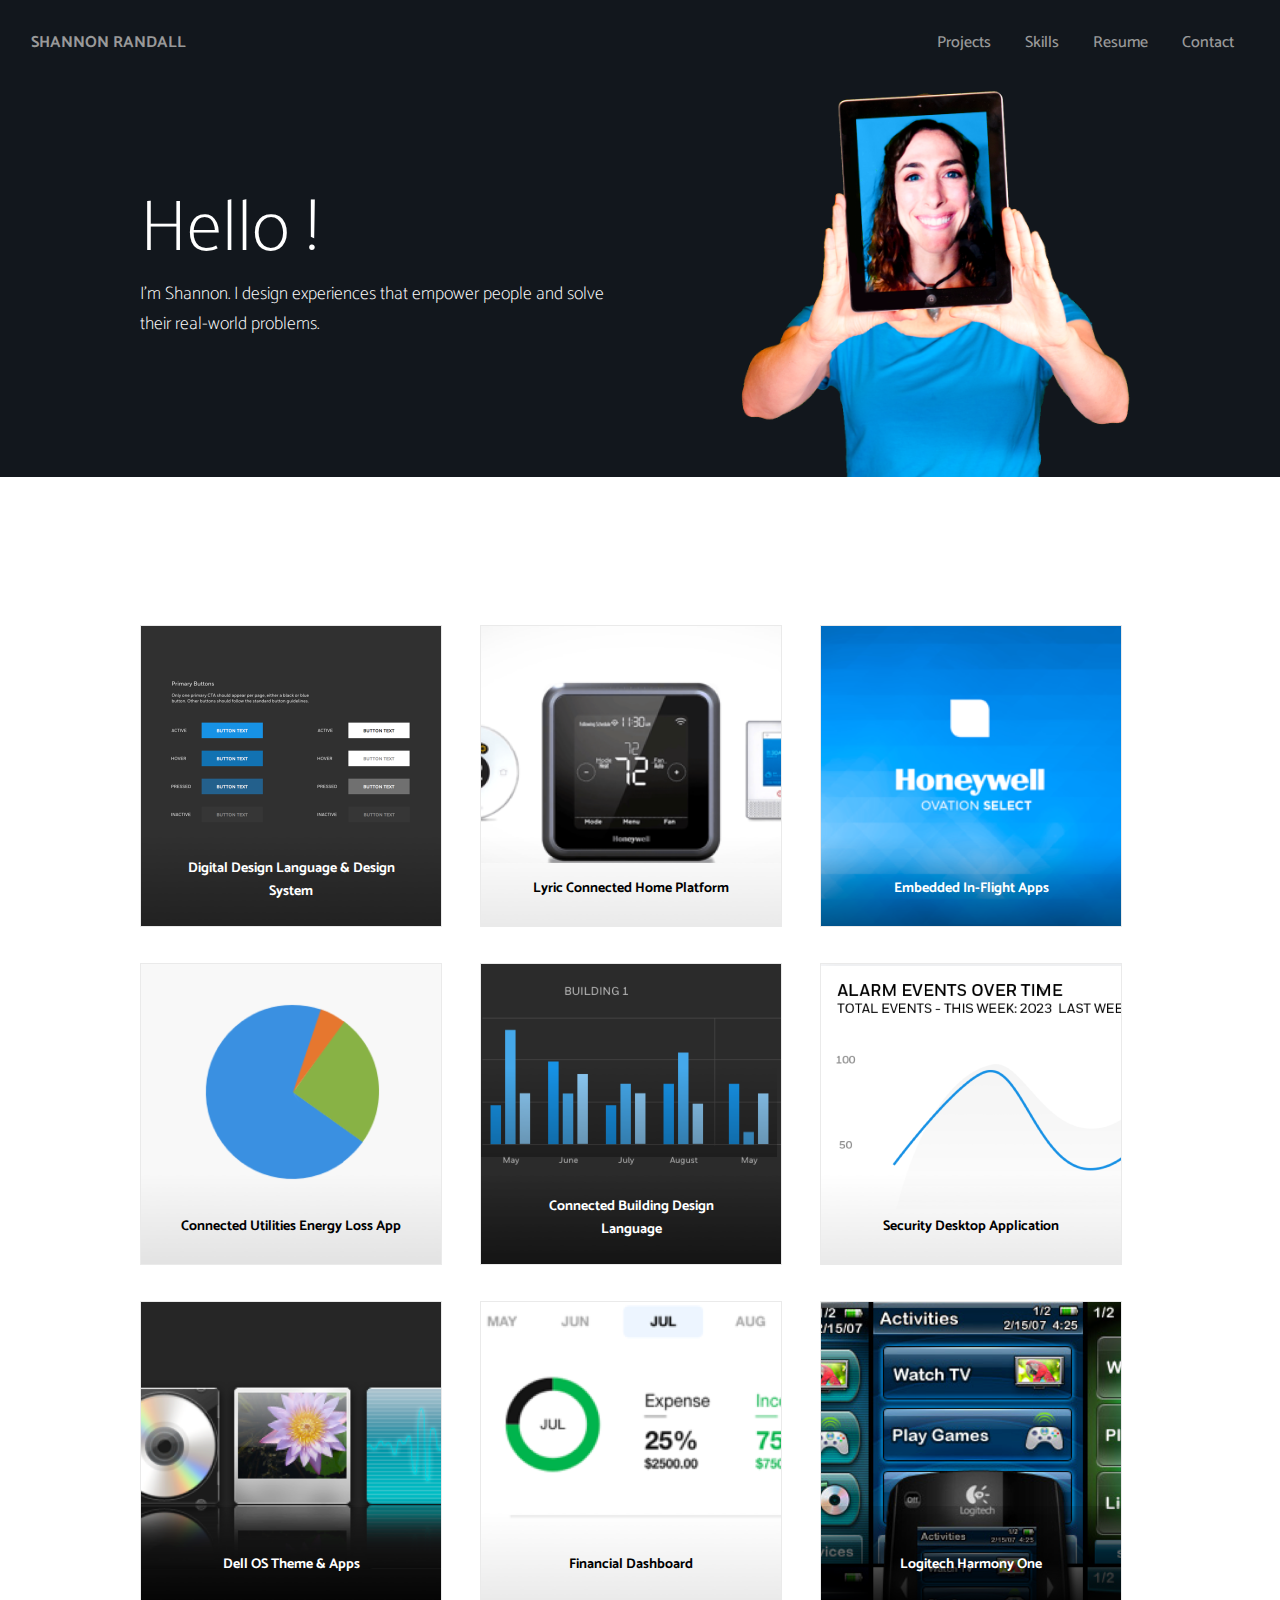
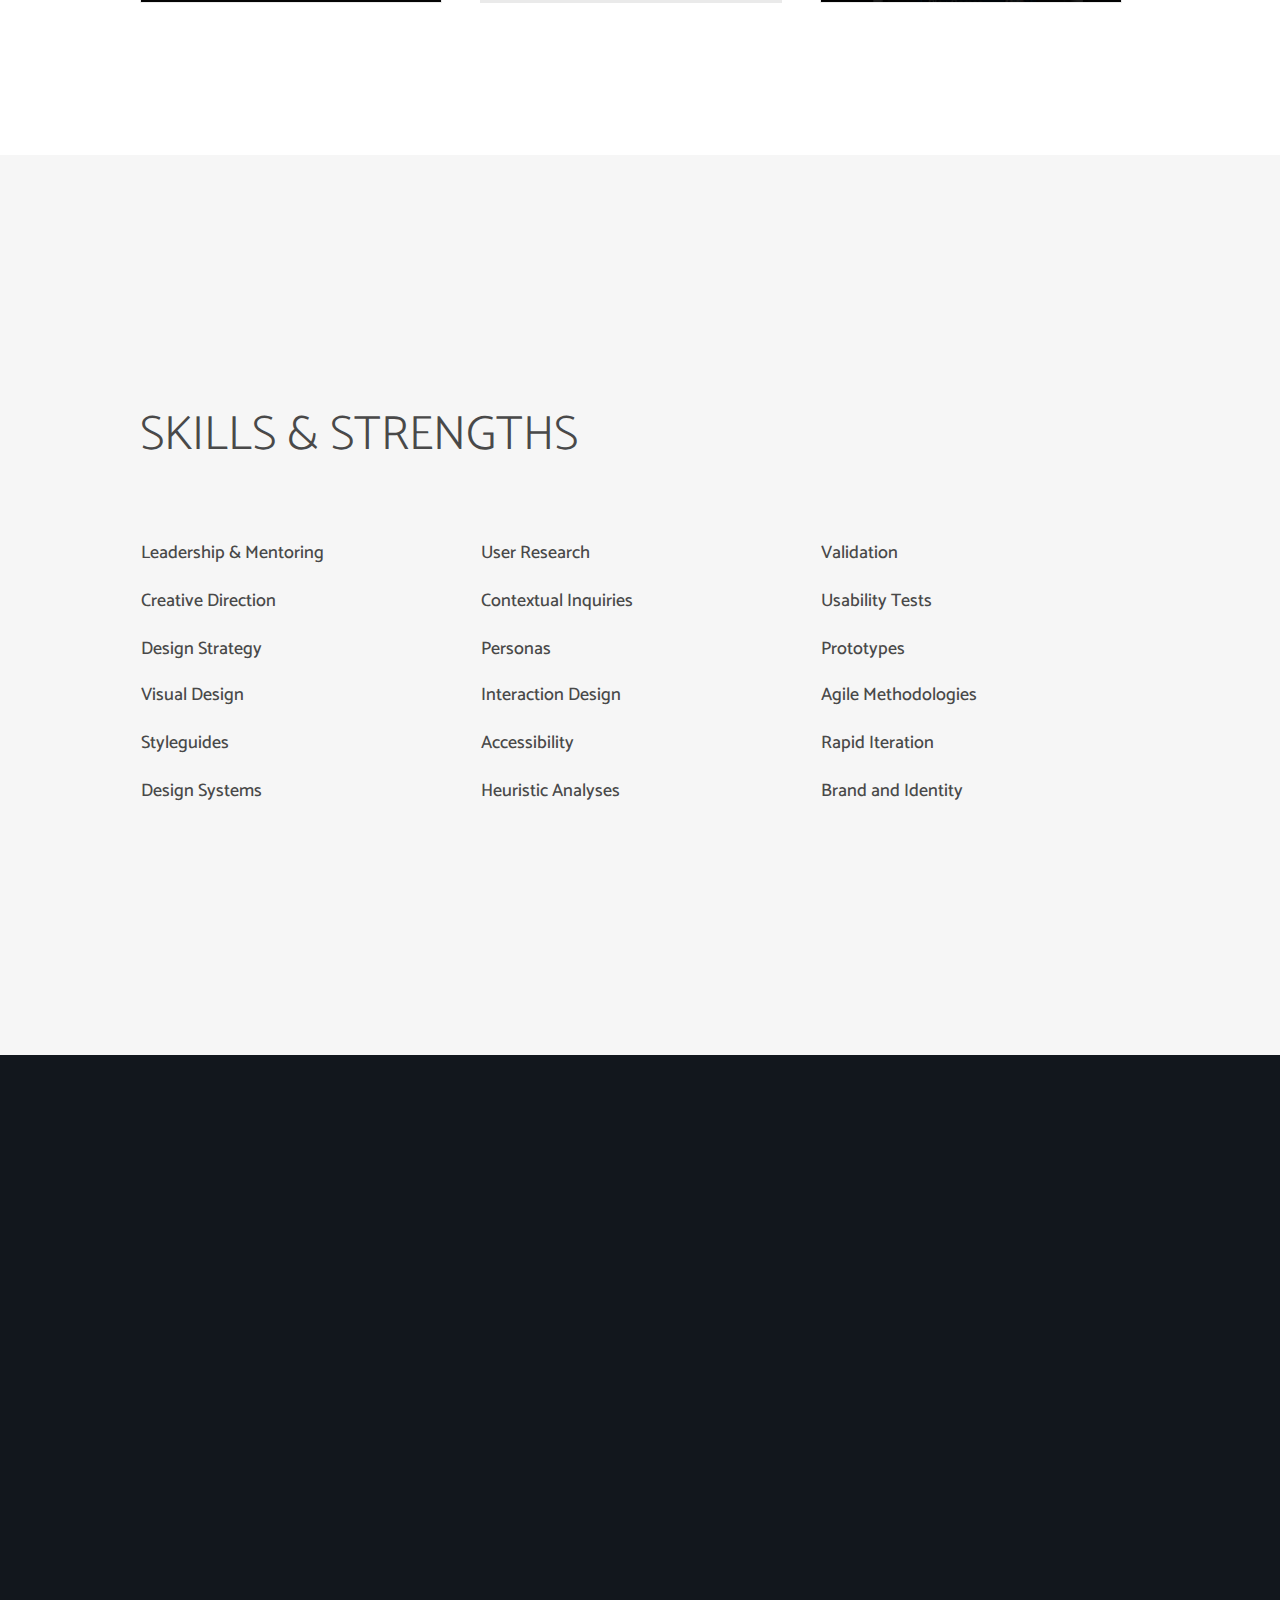
==== index.html @ 2a8d2286 "Updated Resume link in Nav" ====
<!DOCTYPE html>
<html lang="en">
<head>
    <meta charset="UTF-8">
    <meta name="viewport" content="width=device-width, initial-scale=1.0">
    <meta http-equiv="X-UA-Compatible" content="ie=edge">
    <title>Shannon Randall - shannou.com</title>
    <link rel="stylesheet" href="style.css">
    <script src="script.js"></script>
    <link href="https://fonts.googleapis.com/css?family=Catamaran:100,500" rel="stylesheet">
    <link rel="stylesheet" href="https://use.fontawesome.com/releases/v5.2.0/css/all.css" integrity="sha384-hWVjflwFxL6sNzntih27bfxkr27PmbbK/iSvJ+a4+0owXq79v+lsFkW54bOGbiDQ" crossorigin="anonymous">
</head>

<body>
    <div id="headSpace"></div>
    <header id="header">
        <div id="mainHeader">
            <div class="leftHeader">
                <a href="#">SHANNON RANDALL</a>
            </div>
            <nav>
                <ul>
                    <li><a href="#">Projects</a></li>
                    <li><a href="#skills">Skills</a></li>
                    <li id="resume-link"><a href="#resume">Resume</a></li>
                    <li>
                        <script type="text/javascript">
                        //<![CDATA[
                        document.write('<a href="mailto:shannou1' + '@' + 'gmail' + '.com">' + 'Contact<\/a>');
                        //]]>
                        </script>
                    </li>
                </ul>
            </nav>
        </div>

        
    </header>

    <section id="intro">
        <div class="grid-parent">
            <div id="hello">
                <span id="hi">Hello !</span>
                <p>
                    I'm Shannon. I design experiences that empower people 
                    and solve their real-world problems.
                </p>
            </div>
            <img src="images/iPad-profile.png" alt="Me with my face on an iPad" />
        </div> 
    </section>
    

    <section id="projects">
        <!-- <h1>
            PROJECTS
        </h1> -->

        <div class="grid-parent">
            <div class="tile">
                <a href="projects/dls.html">
                    <img alt="Design Language Thumbnail" src="images/DLS-tile.png" srcset="images/retina/DLS-tile.png 2000w" class="point">
                    <p class="raise">
                        Digital Design Language & Design System
                    </p>
                </a>
            </div>
            <div class="tile">
                <a href="projects/lyric.html">
                    <img alt="Connected Home devices thumbnail" src="images/Lyric-tile.png" srcset="images/retina/Lyric-tile.png 2000w" class="point">
                    <p class="black">
                        Lyric Connected Home Platform
                    </p>
                </a>
            </div>
            <div class="tile">
                <a href="projects/embedded.html">
                    <img alt="Embedded In-Flight logo thumbnail" src="images/Embedded-tile.png" srcset="images/retina/Embedded-tile.png 2000w" class="point">
                    <p>
                        Embedded In-Flight Apps
                    </p>
                </a>
            </div>
            <div class="tile">
                <a href="projects/utilities.html">
                    <img alt="Utilities graph thumbnail" src="images/Utilities-tile.png" srcset="images/retina/Utilities-tile.png 2000w" class="point">
                    <p class="black">
                        Connected Utilities Energy Loss App
                    </p>
                </a>
            </div>
            <div class="tile">
                <a href="projects/connected-building.html">
                    <img alt="Connected Building graph thumbnail" src="images/CB-tile.png" srcset="images/retina/CB-tile.png 2000w" class="point">
                    <p class="raise">
                        Connected Building Design Language
                    </p>
                </a>
            </div>
            <div class="tile">
                <a href="projects/security.html">
                    <img alt="Security chart thumbnail" src="images/Security-tile.png" srcset="images/retina/Security-tile.png 2000w" class="point">
                    <p class="black">
                        Security Desktop Application
                    </p>
                </a>
            </div>
            <div class="tile">
                <a href="projects/dell.html">
                    <img alt="Dell icons thumbnail" src="images/Dell-tile.png" srcset="images/retina/Dell-tile.png 2000w" class="point">
                    <p>
                        Dell OS Theme & Apps
                    </p>
                </a>
            </div>
            <div class="tile" id="hidden-tile">
                <a href="projects/financial.html">
                    <img alt="Financial app thumbnail" src="images/Financial-tile.png" srcset="images/retina/Financial-tile.png 2000w" class="point">
                    <p class="black">
                        Financial Dashboard
                    </p>
                </a>
            </div>
            <div class="tile">
                <a href="projects/logitech.html">
                    <img alt="Logitech remote control thumbnail" src="images/Logitech-tile.png" srcset="images/retina/Logitech-tile.png 2000w" class="point">
                    <p>
                        Logitech Harmony One
                    </p>
                </a>
            </div>
        </div>
    </section>

    <section id="skills">
        
        <h1>
            SKILLS & STRENGTHS
        </h1>
        <div class="grid-parent">
            <div class="skills-list">
                <p>
                    Leadership & Mentoring
                </p>
                <p>
                    Creative Direction
                </p>
                <p>
                    Design Strategy
                </p>
            </div>
            <div class="skills-list">
                <p>
                    User Research
                </p>
                <p>
                    Contextual Inquiries
                </p>
                <p>
                    Personas
                </p>
            </div>
            <div class="skills-list">
                <p>
                    Validation
                </p>
                <p>
                    Usability Tests
                </p>
                <p>
                    Prototypes
                </p>
            </div>
            <div class="skills-list">
                <p>
                    Visual Design
                </p>
                <p>
                    Styleguides
                </p>
                <p>
                    Design Systems
                </p>
            </div>
            <div class="skills-list">
                <p>
                    Interaction Design
                </p>
                <p>
                    Accessibility
                </p>
                <p>
                    Heuristic Analyses
                </p>
            </div>
            <div class="skills-list">
                <p>
                    Agile Methodologies
                </p>
                <p>
                    Rapid Iteration
                </p>
                <p>
                    Brand and Identity
                </p>
            </div>
        </div>
    </section>

    <section id="view-resume"></section>

    <section id="resume">
        <h1>
            RESUME
        </h1>
        <div class="grid-parent">
            <div id="resume-left" class="resume-column">
                <div class="resume-section">
                    <h3>
                        WORK
                    </h3>
                    <h5>
                        2018-present
                    </h5>
                    <h4>
                        Principal UX Designer @ Honeywell
                    </h4>
                    <h5>
                        2014-2018
                    </h5>
                    <h4>
                        Lead Interaction Designer @ Honeywell
                    </h4>
                    <h5>
                        2011-2014
                    </h5>
                    <h4>
                        Senior UX/UI Designer @ CompassLearning
                    </h4>
                    <h5>
                        2010-2011
                    </h5>
                    <h4>
                        Senior Designer @ Dell
                    </h4>
                    <h5>
                        2005-2010
                    </h5>
                    <h4>
                        Senior User Interface Designer @ projekt202
                    </h4>
                    <h5>
                        2001-2005
                    </h5>
                    <h4>
                        Lead Web & Graphic Designer @ UT
                    </h4>
                </div>
            </div>
            <div id="resume-right" class="resume-column">
                <div class="resume-section">
                    <h3>
                        EDUCATION
                    </h3>
                    <h5>
                        1994-1998
                    </h5>
                    <h4 class="small-space">
                        BA in Comparative Literature & Minor in French Studies @ Colorado College
                    </h4>
                </div>
                <div class="resume-section">
                    <h3>
                        LANGUAGES
                    </h3>
                    <h4>
                        French : Fluent
                    </h4>
                    <h4 class="small-space">
                        Spanish : Proficient
                    </h4>
                </div>
                <div class="resume-section">
                    <h3>
                        CONTACT
                    </h3>
                    <h4>
                        <script type="text/javascript">
                            //<![CDATA[
                            document.write('<a href="mailto:shannou1' + '@' + 'gmail' + '.com">' + 'Email<\/a>');
                            //]]>
                            </script>
                    </h4>
                </div>
            </div>
        </div>
        <div class="button-wrapper">
            <button onclick=javascript:(window.location="resume/ShannonRandall.pdf");>
                PDF OF FULL RESUME
            </button>
        </div>
    </section>

    <footer id="footer">
        <div class="grid-parent">
            <div id="footer-left">
                WEBSITE DESIGN AND CONTENT © 2018, SHANNON RANDALL.
            </div>
            <div id="footer-right">
                
                <script type="text/javascript">
                //<![CDATA[
                document.write('<a href="mailto:shannou1' + '@' + 'gmail' + '.com">' + '<i class="fas fa-envelope-square"><\/i><\/a>');
                //]]>
                </script>
            
                <a href="https://www.linkedin.com/in/shannon-randall-1438b24/">
                    <i class="fab fa-linkedin"></i>
                </a>
                <a href="https://www.flickr.com/photos/shannou">
                    <i class="fab fa-flickr"></i>
                </a>
                <a href="https://www.instagram.com/shannou/">
                    <i class="fab fa-instagram"></i>
                </a>
                <a href="https://www.pinterest.com/shannouski/">
                    <i class="fab fa-pinterest-square"></i>
                </a>
                <a href="https://www.facebook.com/shannou">
                    <i class="fab fa-facebook-square"></i>
                </a>
            </div>
        </div>
    </footer>

</body>
</html>
---- style.css ----
/* VARIABLES */
/* GLOBAL */
html {
  font-size: 10px;
  height: 100%;
}

body {
  font-size: 1.8rem;
  font-family: "Catamaran", "Helvetica", sans-serif;
  font-weight: 500;
  background-color: #12171d;
  color: #494949;
  width: 100%;
  height: 100%;
  margin: auto;
}

.grid-parent {
  display: grid;
  margin: auto;
}

.flex-parent {
  display: flex;
}
.flex-parent div {
  margin: auto;
}
.flex-parent button {
  margin: auto;
}

section,
header,
footer {
  width: 100%;
  overflow: hidden;
  position: relative;
  z-index: 60;
}

h1, h3, h4, h5 {
  display: block;
  margin: 0;
  padding: 0;
}

h1 {
  text-align: left;
  font-weight: 300;
  width: 100%;
  max-width: 100rem;
  margin: auto;
  font-size: 4.8rem;
  padding-top: 14.8rem;
  padding-bottom: 2.6rem;
  line-height: 7.9rem;
  display: block;
}

h3 {
  font-weight: 500;
  font-size: 3rem;
  line-height: 4.5rem;
  padding: 0 0 1rem 0;
}

h4 {
  font-weight: 500;
  font-size: 1.8rem;
  line-height: 30px;
  margin-bottom: 1rem;
  padding: 0.1rem 0 0.1rem 0;
}

h5 {
  font-size: 1.6rem;
  line-height: 2.5rem;
  padding: 0.3rem 0 0.1rem 0;
  font-weight: 500;
  color: #959595;
}

p {
  display: block;
  font-size: 1.8rem;
}

a {
  text-decoration: none;
}

nav {
  padding-top: 4rem;
  text-align: right;
  padding-right: 4rem;
  margin-right: 0;
  margin-left: auto;
}
nav ul {
  list-style-type: none;
  margin: 0;
  padding: 0;
  text-align: center;
}
nav li {
  display: inline-block;
}
nav a {
  padding: 1.5rem;
}

button:hover {
  cursor: pointer;
}

.point:hover {
  cursor: pointer;
}

#headSpace {
  height: 8.1rem;
  width: 100%;
  opacity: 0;
  z-index: -1;
  position: relative;
  margin-top: 0;
}

/* HEADER */
header {
  background-color: #12171d;
  background-repeat: no-repeat;
  background-size: 1440px 307px;
  position: fixed;
  top: 0;
  z-index: 100;
  transition: opacity 0.5s ease-in-out;
}
header #mainHeader {
  height: 5.1rem;
  width: 100%;
  display: grid;
  grid-template-columns: 40% 60%;
  font-size: 1.6rem;
  padding-bottom: 3.1rem;
}
header #mainHeader a:link,
header #mainHeader a:visited {
  color: #999;
}
header #mainHeader a:hover {
  color: #fff;
}
header #mainHeader a:active {
  color: #82a8c2;
}
header #mainHeader nav {
  height: 2.3rem;
  padding: 2.9rem 3.1rem 3.1rem 0;
}
header #mainHeader .leftHeader {
  text-align: left;
  align-items: center;
  padding: 2.9rem 0 3.1rem 3.1rem;
  height: 2.3rem;
  margin-left: 0;
  margin-right: auto;
  font-weight: 700;
  color: #999;
}
@media only screen and (max-width: 700px) {
  header #mainHeader {
    height: 9.1rem;
    grid-template-columns: 30.2rem;
    border-bottom: solid 1px #333;
  }
  header #mainHeader .leftHeader {
    padding-bottom: 1.5rem;
  }
  header #mainHeader nav {
    padding-top: 0;
  }
  header #mainHeader nav :nth-child(4) {
    display: none;
  }
  header #mainHeader a {
    padding: 0 3rem 0 0;
  }
}

.navHide {
  opacity: 0;
}

.navHide:hover {
  opacity: 1;
}

/* INTRO */
#intro {
  padding-bottom: 0;
  width: 100%;
  height: 39.6rem;
  position: relative;
  top: 0;
  z-index: 60;
  background-color: #12171d;
}
#intro p {
  margin: 0;
}
#intro .grid-parent {
  width: 100rem;
  grid-template-columns: 47.6rem 41.7rem;
  grid-column-gap: 10.7rem;
  background-color: #12171d;
  color: #fff;
}
#intro .grid-parent img {
  width: 41.7rem;
  height: 39.6rem;
  display: block;
  margin: 0;
}
#intro #hello {
  font-size: 7.2rem;
  font-weight: 100;
  padding-top: 9rem;
  margin-top: 0rem;
}
#intro #hello p {
  margin-top: -1rem;
}
@media only screen and (max-width: 1100px) {
  #intro .grid-parent {
    width: 90.6rem;
    grid-column-gap: 1.3rem;
  }
}
@media only screen and (max-width: 1023px) {
  #intro {
    height: 28.6rem;
  }
  #intro .grid-parent {
    width: 64.2rem;
    grid-template-columns: 30.2rem 30.2rem;
    grid-gap: 3.8rem;
  }
  #intro .grid-parent img {
    width: 30.2rem;
    height: auto;
  }
  #intro #hello {
    padding-top: 4rem;
    margin-top: 0rem;
  }
  #intro #hello p {
    margin-top: -1rem;
    padding-right: 6rem;
  }
}
@media only screen and (max-width: 700px) {
  #intro {
    height: auto;
  }
  #intro .grid-parent {
    width: 30.2rem;
    grid-template-columns: 30.2rem;
  }
  #intro #hello {
    font-size: 3.5rem;
    font-weight: 800;
    width: 24rem;
    margin: 4rem auto 0;
  }
  #intro #hello p {
    font-weight: 300;
    padding-right: 0;
    margin-top: 1rem;
  }
}

/* PROJECTS */
#projects {
  background-color: #fff;
}
#projects a {
  text-decoration: none;
}
#projects a:link,
#projects a:visited {
  color: #494949;
}
#projects a:hover {
  color: #000;
}
#projects a:active {
  color: #82a8c2;
}
#projects .grid-parent {
  width: 100rem;
  grid-template-columns: 30.2rem 30.2rem 30.2rem;
  grid-column-gap: 3.8rem;
  grid-row-gap: 5rem;
  padding-bottom: 16.9rem;
  padding-top: 14.8rem;
  margin: auto;
}
#projects .tile {
  margin: auto;
  margin-bottom: 1rem;
  margin-top: 0;
  text-align: center;
}
#projects .tile img {
  margin: auto;
  width: 30rem;
  height: 30rem;
  border: solid 0.1rem #eaeaea;
}
#projects .tile img:hover {
  border-color: #000;
}
#projects .tile p {
  color: #fff;
  font-size: 1.4rem;
  width: 22rem;
  text-align: center;
  margin: auto;
  margin-top: -6rem;
  display: block;
  font-weight: 700;
}
#projects .tile .raise {
  margin-top: -8rem;
}
#projects .tile .black {
  color: #000;
}
@media only screen and (max-width: 1100px) {
  #projects .grid-parent {
    padding-top: 2.2rem;
  }
}
@media only screen and (max-width: 1023px) {
  #projects .grid-parent {
    width: 64.2rem;
    grid-template-columns: 30.2rem 30.2rem;
  }
  #projects #hidden-tile {
    display: none;
  }
}
@media only screen and (max-width: 700px) {
  #projects .grid-parent {
    width: 30.2rem;
    grid-template-columns: 30.2rem;
    padding-bottom: 9rem;
  }
  #projects #hidden-tile {
    display: block;
  }
}

/* SKILLS */
#skills {
  background-color: #f6f6f6;
  width: 100%;
  display: block;
}
#skills .grid-parent {
  width: 100rem;
  grid-template-columns: 30.2rem 30.2rem 30.2rem;
  grid-column-gap: 3.8rem;
  padding-top: 3.9rem;
  padding-bottom: 13.9rem;
}
#skills .grid-parent h1 {
  padding-bottom: 3.9rem;
}
#skills .skills-list {
  text-align: left;
  margin: auto;
  margin-top: -2rem;
  padding: 0;
  width: 30rem;
}
@media only screen and (max-width: 1100px) {
  #skills h1 {
    width: 82rem;
  }
  #skills .grid-parent {
    width: 82rem;
    grid-template-columns: 25rem 25rem 25rem;
    grid-column-gap: 3.5rem;
  }
}
@media only screen and (max-width: 1023px) {
  #skills h1 {
    width: 64.2rem;
  }
  #skills .grid-parent {
    width: 64.2rem;
    grid-template-columns: 30.2rem 30.2rem;
    grid-gap: 3.8rem;
  }
  #skills .skills-list {
    margin-top: -5.5rem;
  }
}
@media only screen and (max-width: 700px) {
  #skills h1 {
    width: 30.2rem;
    font-size: 3.5rem;
    line-height: 4rem;
    font-weight: 800;
    padding-top: 6rem;
  }
  #skills .grid-parent {
    width: 30.2rem;
    grid-template-columns: 30.2rem;
    padding-bottom: 4rem;
  }
  #skills .skills-list {
    margin-top: -5.5rem;
  }
}

/* RESUME */
#resume {
  background-color: #12171d;
  color: #fff;
  width: 100%;
  opacity: 1;
  height: auto;
  position: fixed;
  bottom: 11.1rem;
  z-index: 50;
}
#resume h1 {
  padding-top: 10rem;
  padding-bottom: 3.1rem;
}
#resume a:link,
#resume a:visited {
  color: #FCFDFF;
}
#resume a:hover,
#resume a:active {
  color: #aaa;
}
#resume .grid-parent {
  width: 100rem;
  margin: auto;
  grid-template-columns: 41.7rem 33.2rem;
  grid-column-gap: 25.1rem;
}
#resume #resume-right {
  width: 33.2rem;
}
#resume #resume-left {
  width: 41.7rem;
}
#resume .small-space {
  padding-bottom: 2.6rem;
}
#resume .resume-section {
  padding-bottom: 2rem;
}
#resume .button-wrapper {
  width: 100rem;
  margin: auto;
}
#resume button {
  background-color: #12171d;
  color: #FCFDFF;
  border: solid 1px #979797;
  height: 6rem;
  width: 25.9rem;
  font-size: 1.6rem;
  border-radius: 0.3rem;
  margin-top: 1.5rem;
}
#resume button:hover {
  background-color: #FCFDFF;
  color: #12171d;
}
@media only screen and (max-width: 1100px) {
  #resume h1,
#resume .grid-parent,
#resume .button-wrapper {
    width: 82rem;
  }
  #resume h3 {
    margin-top: 2rem;
  }
  #resume .small-space {
    padding-bottom: 0;
  }
}
@media only screen and (max-height: 852px) and (min-height: 750px) {
  #resume h1 {
    font-size: 3.5rem;
    padding-bottom: 2.2rem;
    line-height: 3.9rem;
    display: block;
  }
  #resume h3 {
    font-weight: 500;
    font-size: 2rem;
    line-height: 3.5rem;
    padding: 0 0 0.8rem 0;
  }
  #resume h4 {
    font-weight: 500;
    font-size: 1.5rem;
    line-height: 2.5rem;
    margin-bottom: 0.8rem;
    padding: 0.1rem 0 0.1rem 0;
  }
  #resume h5 {
    font-size: 1.3rem;
    line-height: 2rem;
    padding: 0.3rem 0 0.1rem 0;
    font-weight: 500;
    color: #959595;
  }
}
@media only screen and (max-height: 774px) {
  #resume {
    position: relative;
    top: 0;
    margin-bottom: 11.1rem;
  }
}
@media only screen and (max-width: 1023px) {
  #resume {
    position: relative;
    top: 0;
    margin-bottom: 11.1rem;
  }
  #resume h1,
#resume .button-wrapper {
    width: 64.2rem;
  }
  #resume .grid-parent {
    width: 64.2rem;
    grid-template-columns: 64.2rem;
  }
}
@media only screen and (max-width: 700px) {
  #resume h1 {
    padding-top: 6rem;
    width: 30.2rem;
    font-size: 3.5rem;
    line-height: 4rem;
    font-weight: 800;
  }
  #resume .grid-parent {
    width: 30.2rem;
    grid-template-columns: 30.2rem;
  }
  #resume .grid-parent div,
#resume .grid-parent h3,
#resume .grid-parent h4,
#resume .grid-parent h5 {
    width: 30.2rem;
  }
  #resume .button-wrapper {
    width: 30.2rem;
  }
}

/* Transparent window that reveals resume upon scroll to bottom */
#view-resume {
  position: relative;
  height: 100%;
  width: 100%;
  background: none;
  opacity: 0;
  z-index: 10;
  display: hidden;
}
@media only screen and (max-width: 1023px) {
  #view-resume {
    height: 0;
    display: none;
  }
}
@media only screen and (max-height: 774px) {
  #view-resume {
    height: 0;
    display: none;
  }
}

/* FOOTER */
footer {
  background-color: #12171d;
  color: #999;
  width: 100%;
  height: 11.1rem;
  position: fixed;
  bottom: 0;
  z-index: 50;
}
footer .grid-parent {
  grid-template-columns: 50% 50%;
}
footer .grid-parent a:link,
footer .grid-parent a:visited {
  color: #999;
}
footer .grid-parent a:hover,
footer .grid-parent a:active {
  color: #fff;
}
footer .grid-parent #footer-left {
  padding: 4.4rem 0 3.4rem 3.9rem;
  font-size: 1.6rem;
  text-align: left;
  height: 3.3rem;
}
footer .grid-parent #footer-right {
  padding: 4rem 4rem 3.3rem 0;
  font-size: 2.5rem;
  text-align: right;
  height: 3.8rem;
}
footer .grid-parent #footer-right a {
  padding-left: 1rem;
}
@media only screen and (max-width: 1023px) {
  footer {
    position: relative;
    top: 0;
    height: auto;
  }
  footer .grid-parent {
    grid-template-columns: 64.2rem;
    margin: auto;
    width: 64.2rem;
  }
  footer .grid-parent #footer-left {
    width: 64.2rem;
    padding: 1rem 0 3rem 0;
    margin: 0;
    height: auto;
    grid-row-start: 2;
    grid-row-end: 3;
  }
  footer .grid-parent #footer-right {
    grid-row-start: 1;
    grid-row-end: 2;
    text-align: left;
    width: 64.2rem;
    padding: 0;
    margin: 0;
    height: auto;
  }
  footer .grid-parent #footer-right a {
    padding-left: 0;
    padding-right: 1rem;
  }
}
@media only screen and (max-width: 700px) {
  footer .grid-parent {
    width: 30.2rem;
    grid-template-columns: 30.2rem;
  }
  footer .grid-parent #footer-left,
footer .grid-parent #footer-right {
    width: 30.2rem;
  }
}

/*# sourceMappingURL=style.css.map */
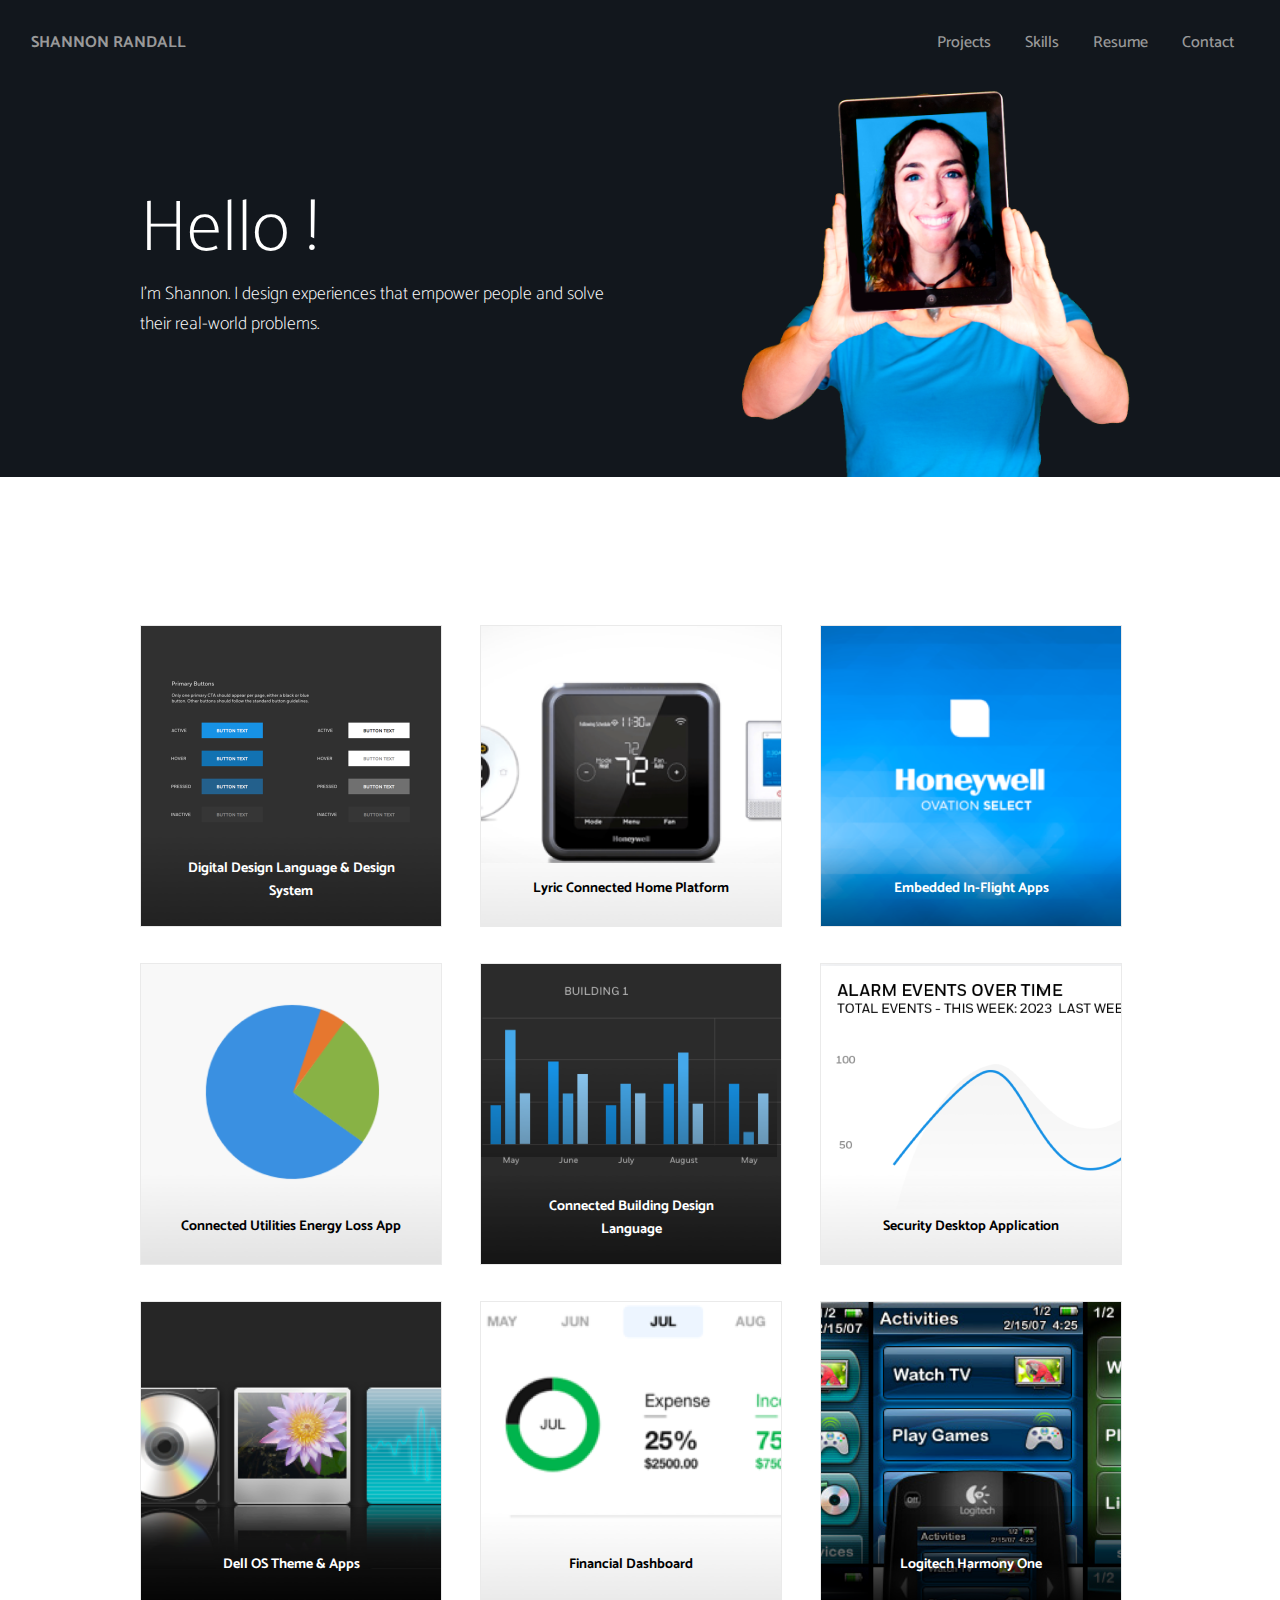
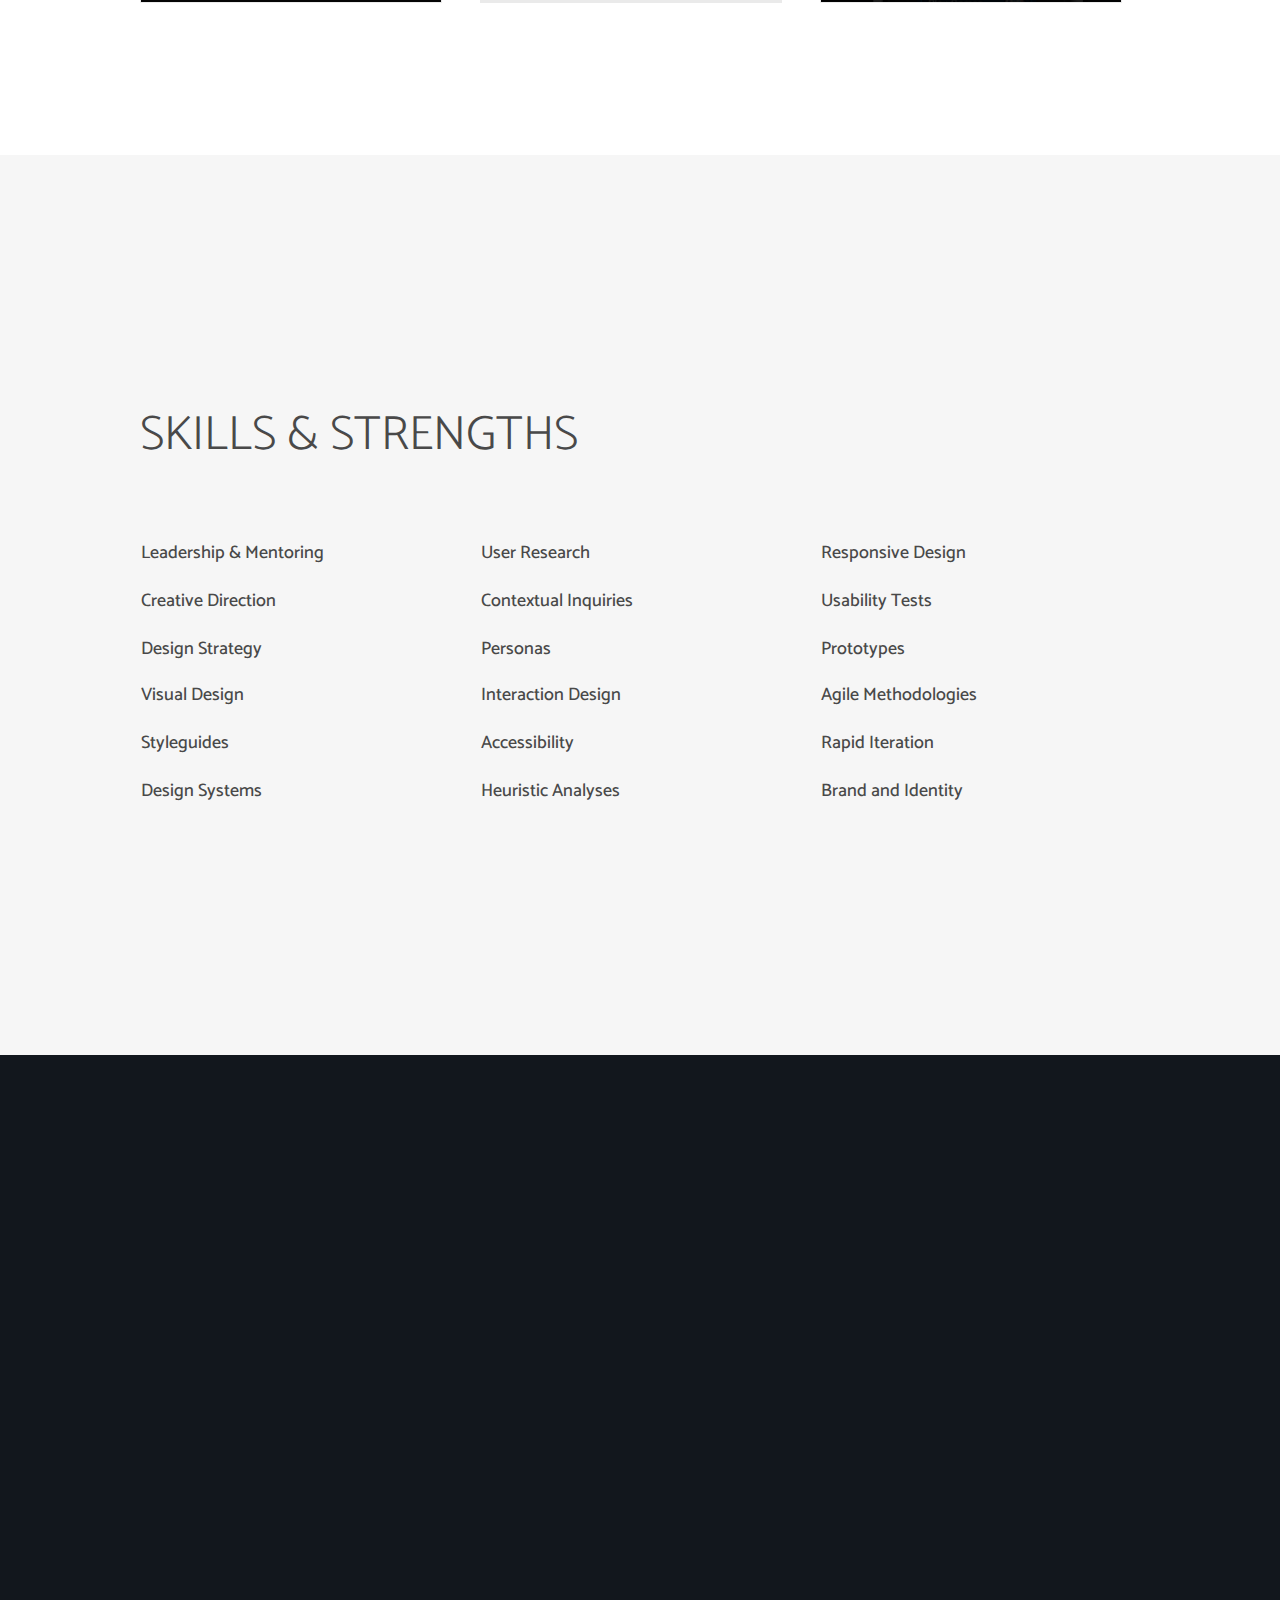
==== commit 03b72f0f: "Replace Validation with Responsive Design" ====
--- a/index.html
+++ b/index.html
@@ -21,9 +21,9 @@
             </div>
             <nav>
                 <ul>
-                    <li><a href="#">Projects</a></li>
-                    <li><a href="#skills">Skills</a></li>
-                    <li id="resume-link"><a href="#resume">Resume</a></li>
+                    <li><a href="#projects-marker">Projects</a></li>
+                    <li><a href="#skills-marker">Skills</a></li>
+                    <li><a href="javascript:viewResume();">Resume</a></li>
                     <li>
                         <script type="text/javascript">
                         //<![CDATA[
@@ -56,7 +56,7 @@
         <!-- <h1>
             PROJECTS
         </h1> -->
-
+        <div id="projects-marker" class="marker"></div>
         <div class="grid-parent">
             <div class="tile">
                 <a href="projects/dls.html">
@@ -134,7 +134,7 @@
     </section>
 
     <section id="skills">
-        
+        <div id="skills-marker" class="marker"></div>
         <h1>
             SKILLS & STRENGTHS
         </h1>
@@ -163,7 +163,7 @@
             </div>
             <div class="skills-list">
                 <p>
-                    Validation
+                    Responsive Design
                 </p>
                 <p>
                     Usability Tests
@@ -211,6 +211,7 @@
     <section id="view-resume"></section>
 
     <section id="resume">
+        <div id="resume-marker" class="marker"></div>
         <h1>
             RESUME
         </h1>
--- a/style.css
+++ b/style.css
@@ -190,6 +190,28 @@
   }
 }
 
+@media only screen and (max-width: 1023px) {
+  #projects-marker {
+    top: -8rem;
+  }
+}
+@media only screen and (max-width: 700px) {
+  #projects-marker {
+    top: -12rem;
+  }
+}
+
+.marker {
+  height: 0;
+  position: relative;
+  top: 0rem;
+}
+@media only screen and (max-width: 700px) {
+  .marker {
+    top: -12rem;
+  }
+}
+
 .navHide {
   opacity: 0;
 }
@@ -528,13 +550,6 @@
     color: #959595;
   }
 }
-@media only screen and (max-height: 774px) {
-  #resume {
-    position: relative;
-    top: 0;
-    margin-bottom: 11.1rem;
-  }
-}
 @media only screen and (max-width: 1023px) {
   #resume {
     position: relative;
@@ -581,15 +596,8 @@
   background: none;
   opacity: 0;
   z-index: 10;
-  display: hidden;
 }
 @media only screen and (max-width: 1023px) {
-  #view-resume {
-    height: 0;
-    display: none;
-  }
-}
-@media only screen and (max-height: 774px) {
   #view-resume {
     height: 0;
     display: none;
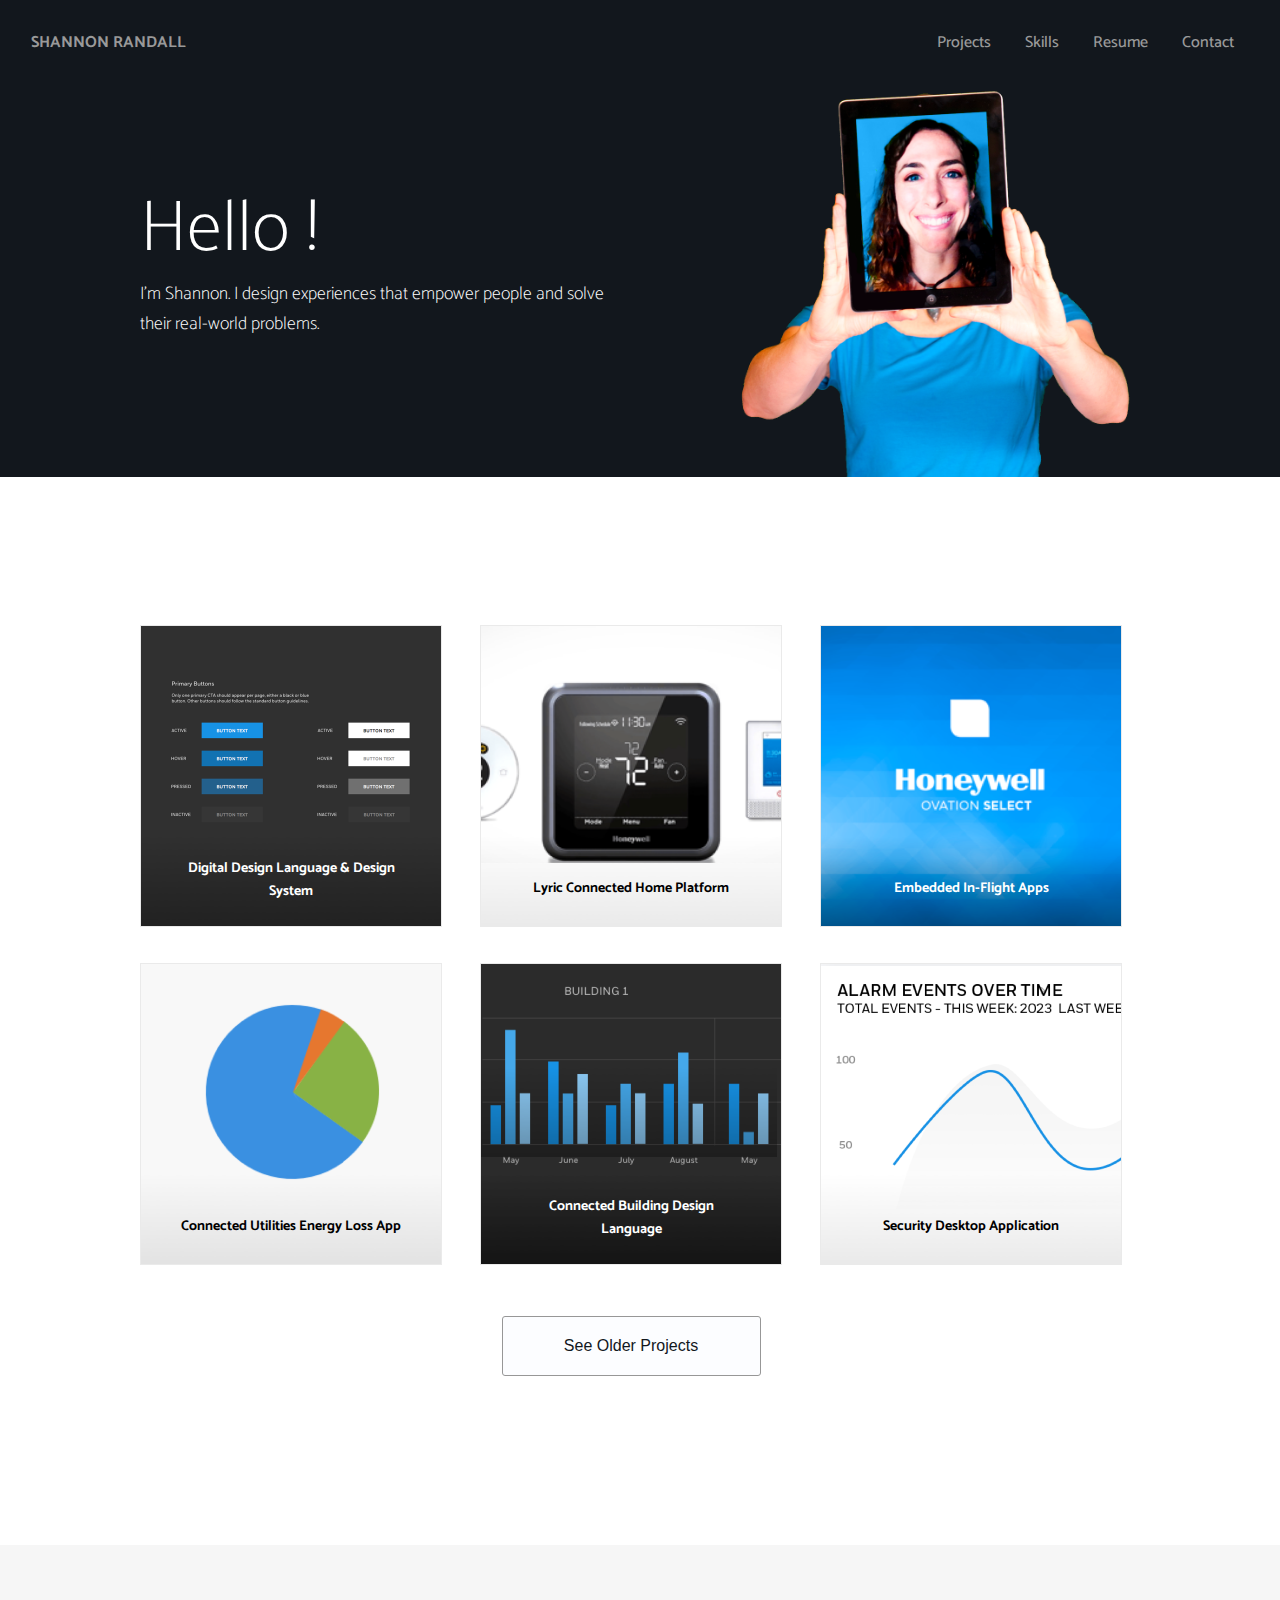
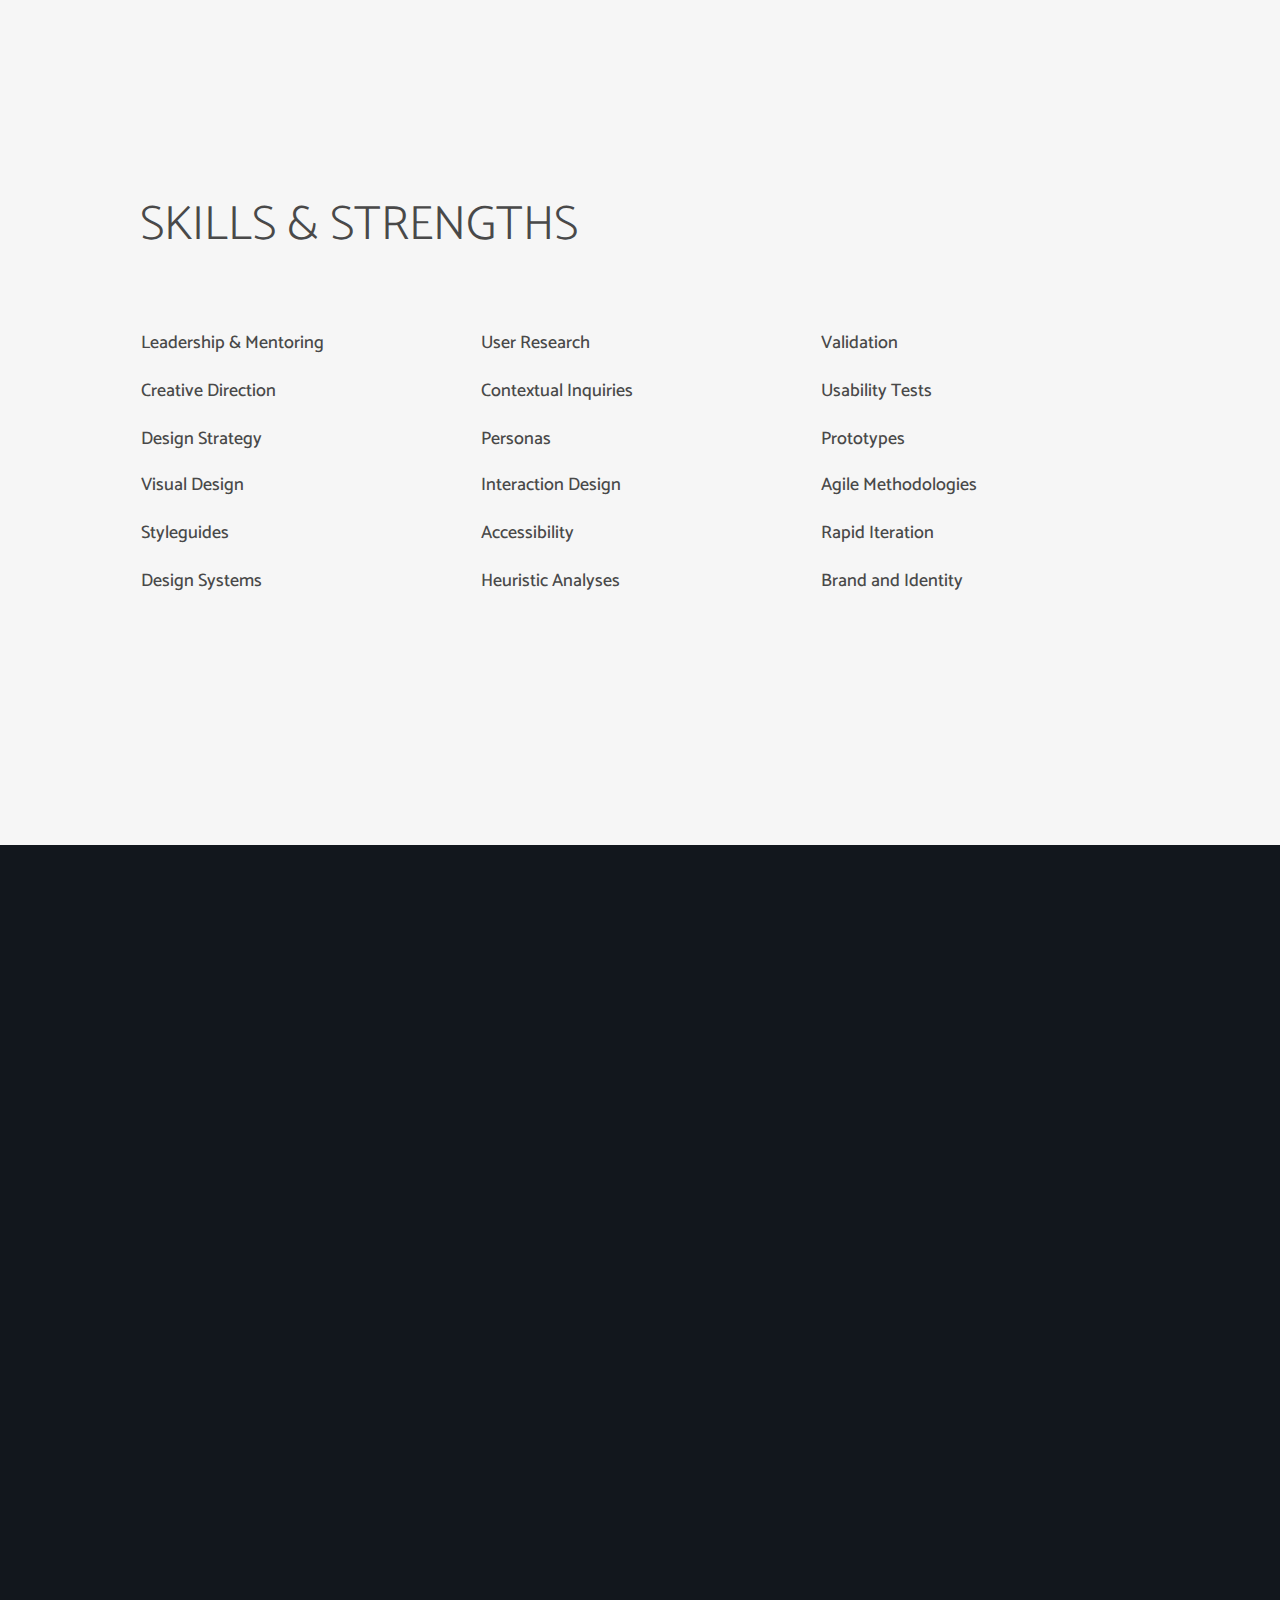
==== commit 6034196a: "Added button, hid 3 project tiles" ====
--- a/index.html
+++ b/index.html
@@ -106,7 +106,7 @@
                     </p>
                 </a>
             </div>
-            <div class="tile">
+            <div class="tile older">
                 <a href="projects/dell.html">
                     <img alt="Dell icons thumbnail" src="images/Dell-tile.png" srcset="images/retina/Dell-tile.png 2000w" class="point">
                     <p>
@@ -114,7 +114,7 @@
                     </p>
                 </a>
             </div>
-            <div class="tile" id="hidden-tile">
+            <div class="tile older" id="hidden-tile">
                 <a href="projects/financial.html">
                     <img alt="Financial app thumbnail" src="images/Financial-tile.png" srcset="images/retina/Financial-tile.png 2000w" class="point">
                     <p class="black">
@@ -122,7 +122,7 @@
                     </p>
                 </a>
             </div>
-            <div class="tile">
+            <div class="tile older">
                 <a href="projects/logitech.html">
                     <img alt="Logitech remote control thumbnail" src="images/Logitech-tile.png" srcset="images/retina/Logitech-tile.png 2000w" class="point">
                     <p>
@@ -130,6 +130,14 @@
                     </p>
                 </a>
             </div>
+            <div></div>
+            <div class="button-wrapper" id="oldButton">
+                <button onclick="showOlder()">
+                    See Older Projects
+                </button>
+            </div>
+            <div></div>
+
         </div>
     </section>
 
@@ -163,7 +171,7 @@
             </div>
             <div class="skills-list">
                 <p>
-                    Responsive Design
+                    Validation
                 </p>
                 <p>
                     Usability Tests
--- a/style.css
+++ b/style.css
@@ -385,6 +385,31 @@
     display: block;
   }
 }
+#projects .older {
+  display: none;
+  opacity: 0;
+  transition: all 1s linear;
+}
+#projects .button-wrapper {
+  width: 30.2rem;
+  margin: auto;
+  display: flex;
+}
+#projects button {
+  background-color: #FCFDFF;
+  color: #12171d;
+  border: solid 1px #979797;
+  height: 6rem;
+  width: 25.9rem;
+  font-size: 1.6rem;
+  border-radius: 0.3rem;
+  margin: auto;
+  margin-top: 1.5rem;
+}
+#projects button:hover {
+  background-color: #FCFDFF;
+  color: #12171d;
+}
 
 /* SKILLS */
 #skills {
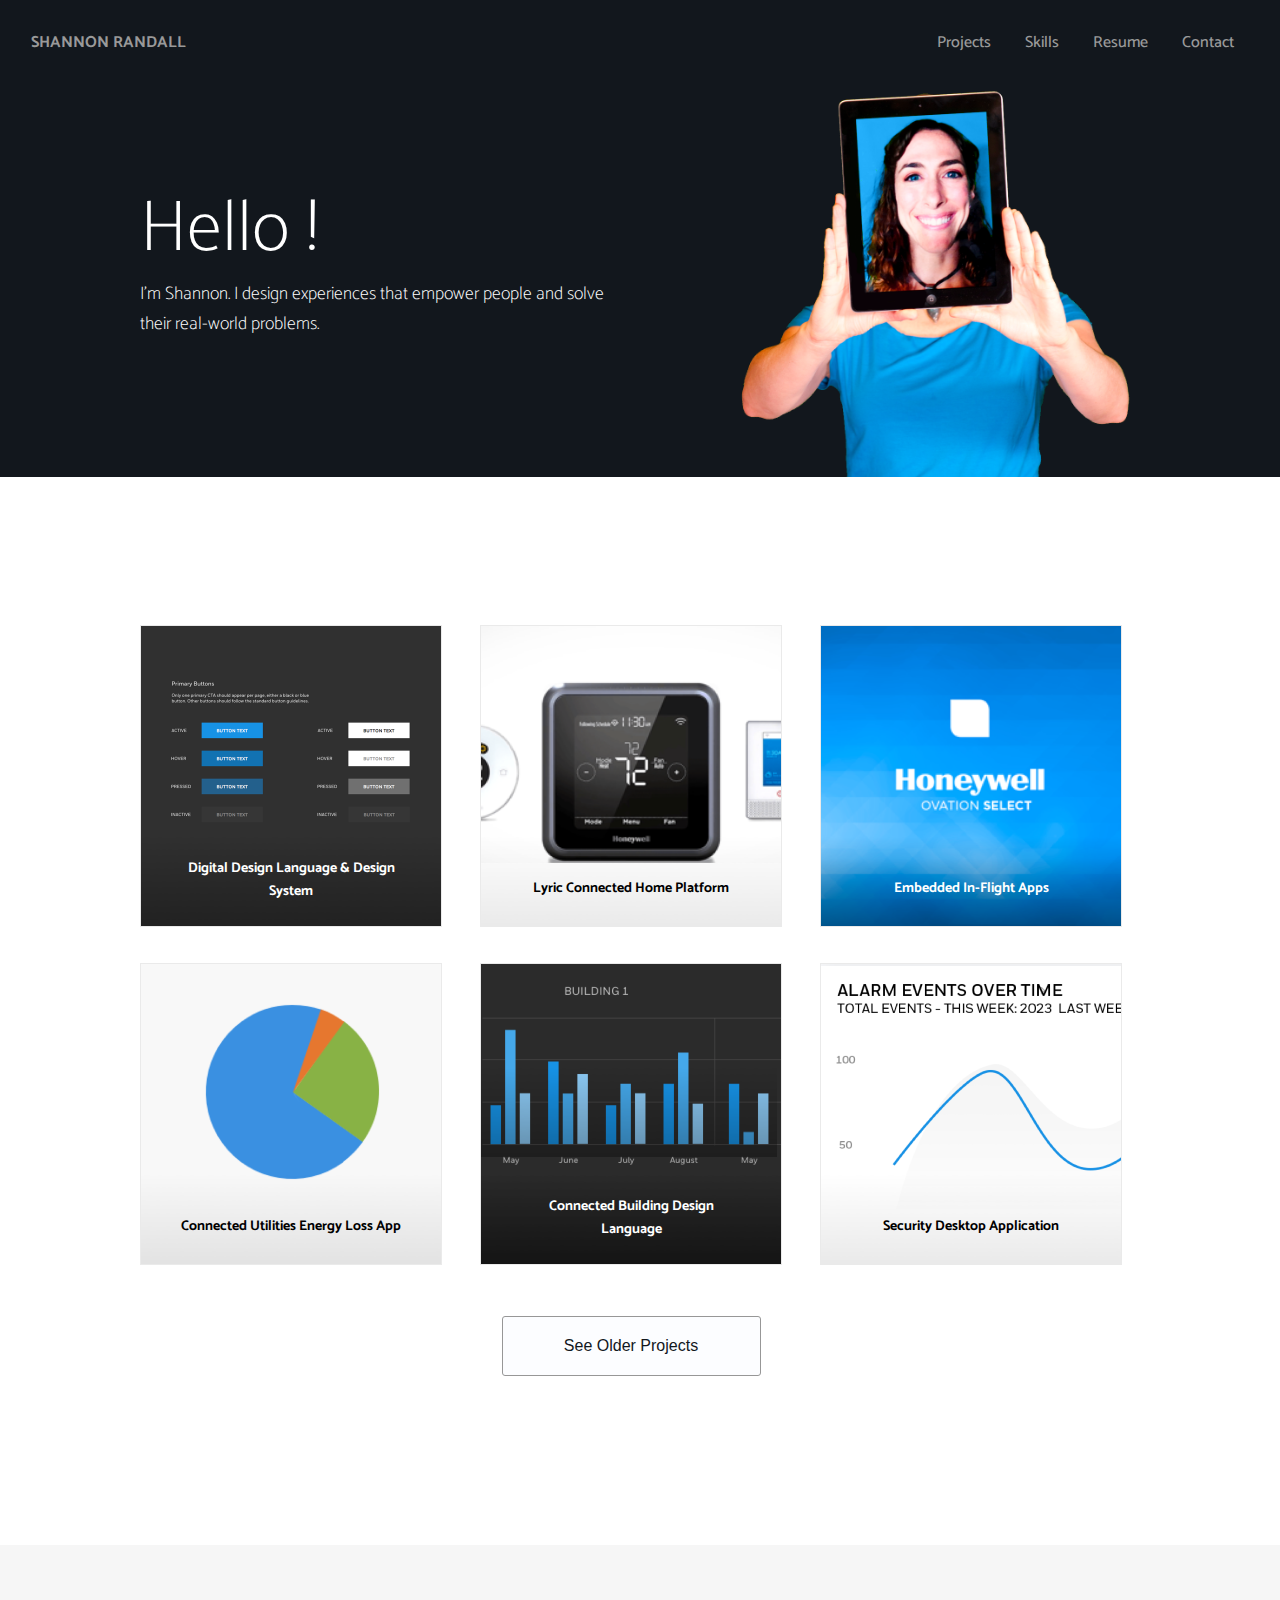
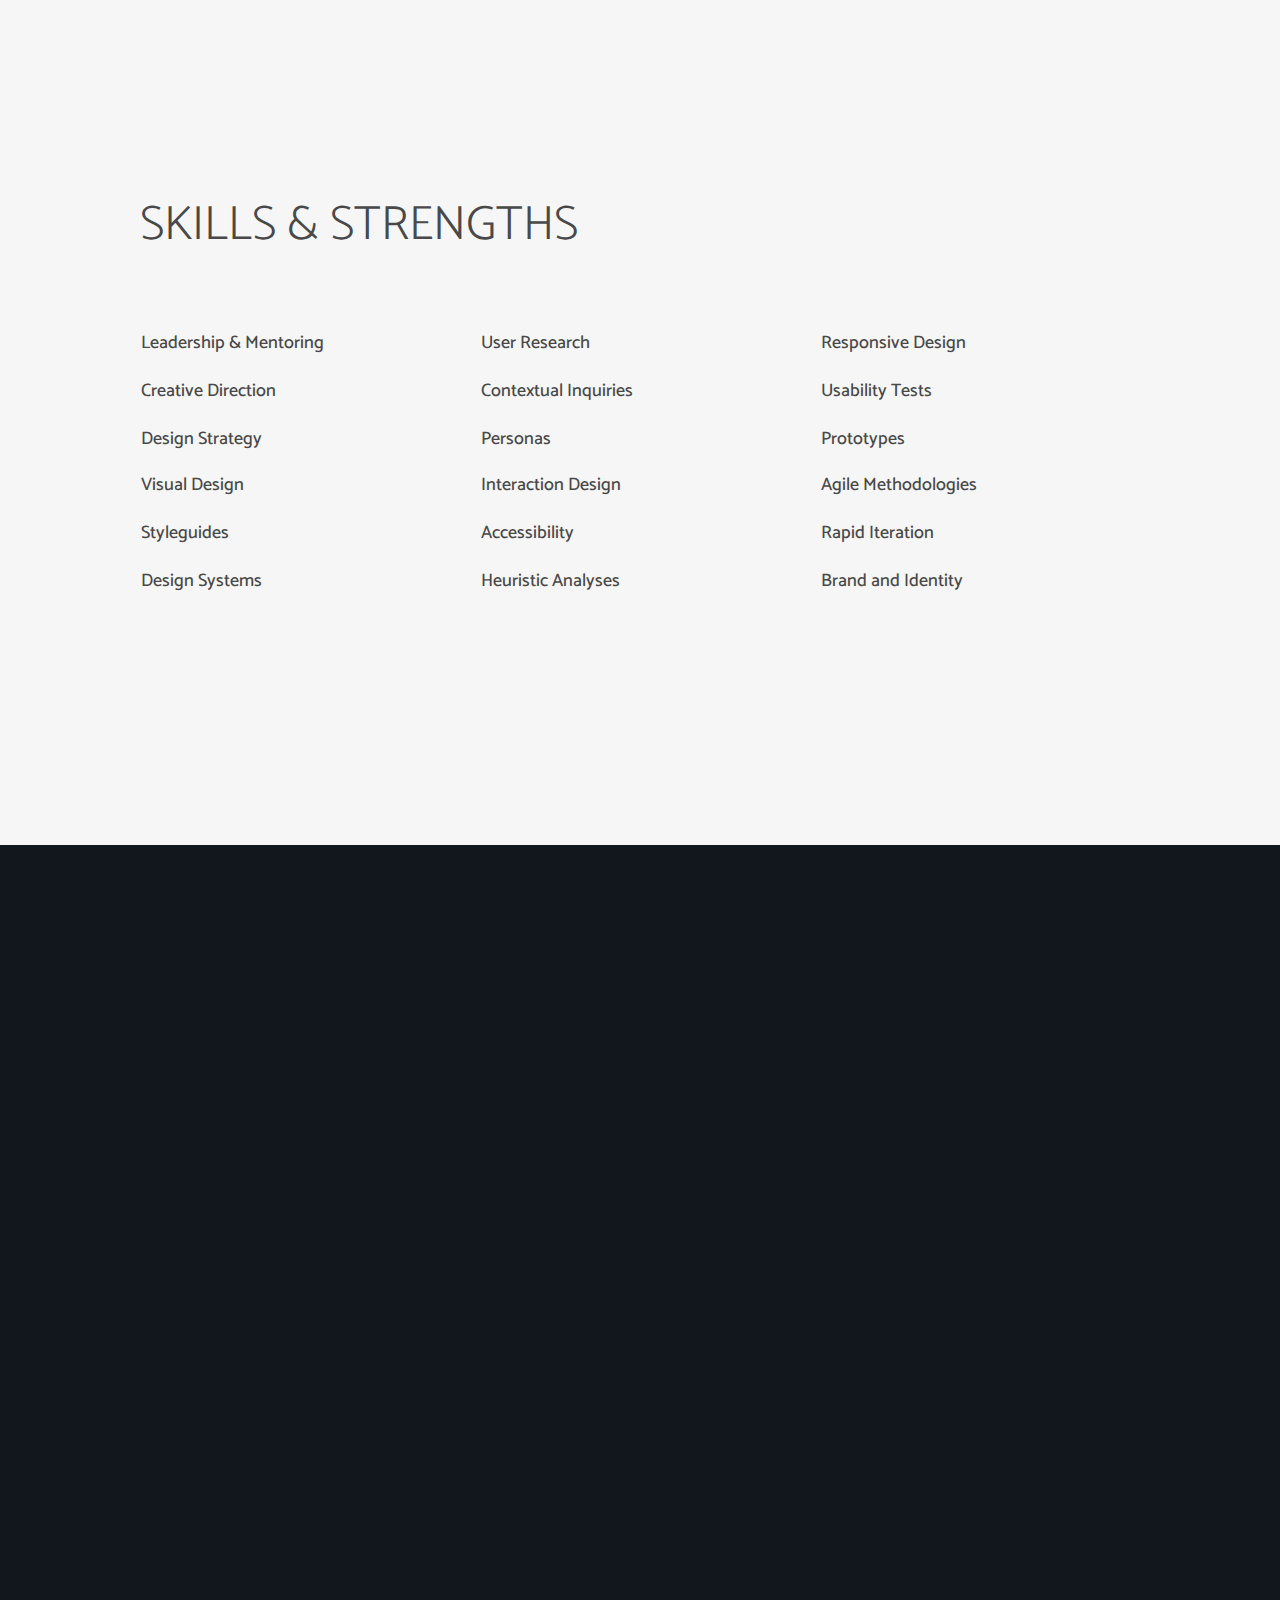
==== commit 2d9e5b55: "Merge branch 'master' of https://github.com/deremije/shannou-full" ====
--- a/index.html
+++ b/index.html
@@ -171,7 +171,7 @@
             </div>
             <div class="skills-list">
                 <p>
-                    Validation
+                    Responsive Design
                 </p>
                 <p>
                     Usability Tests
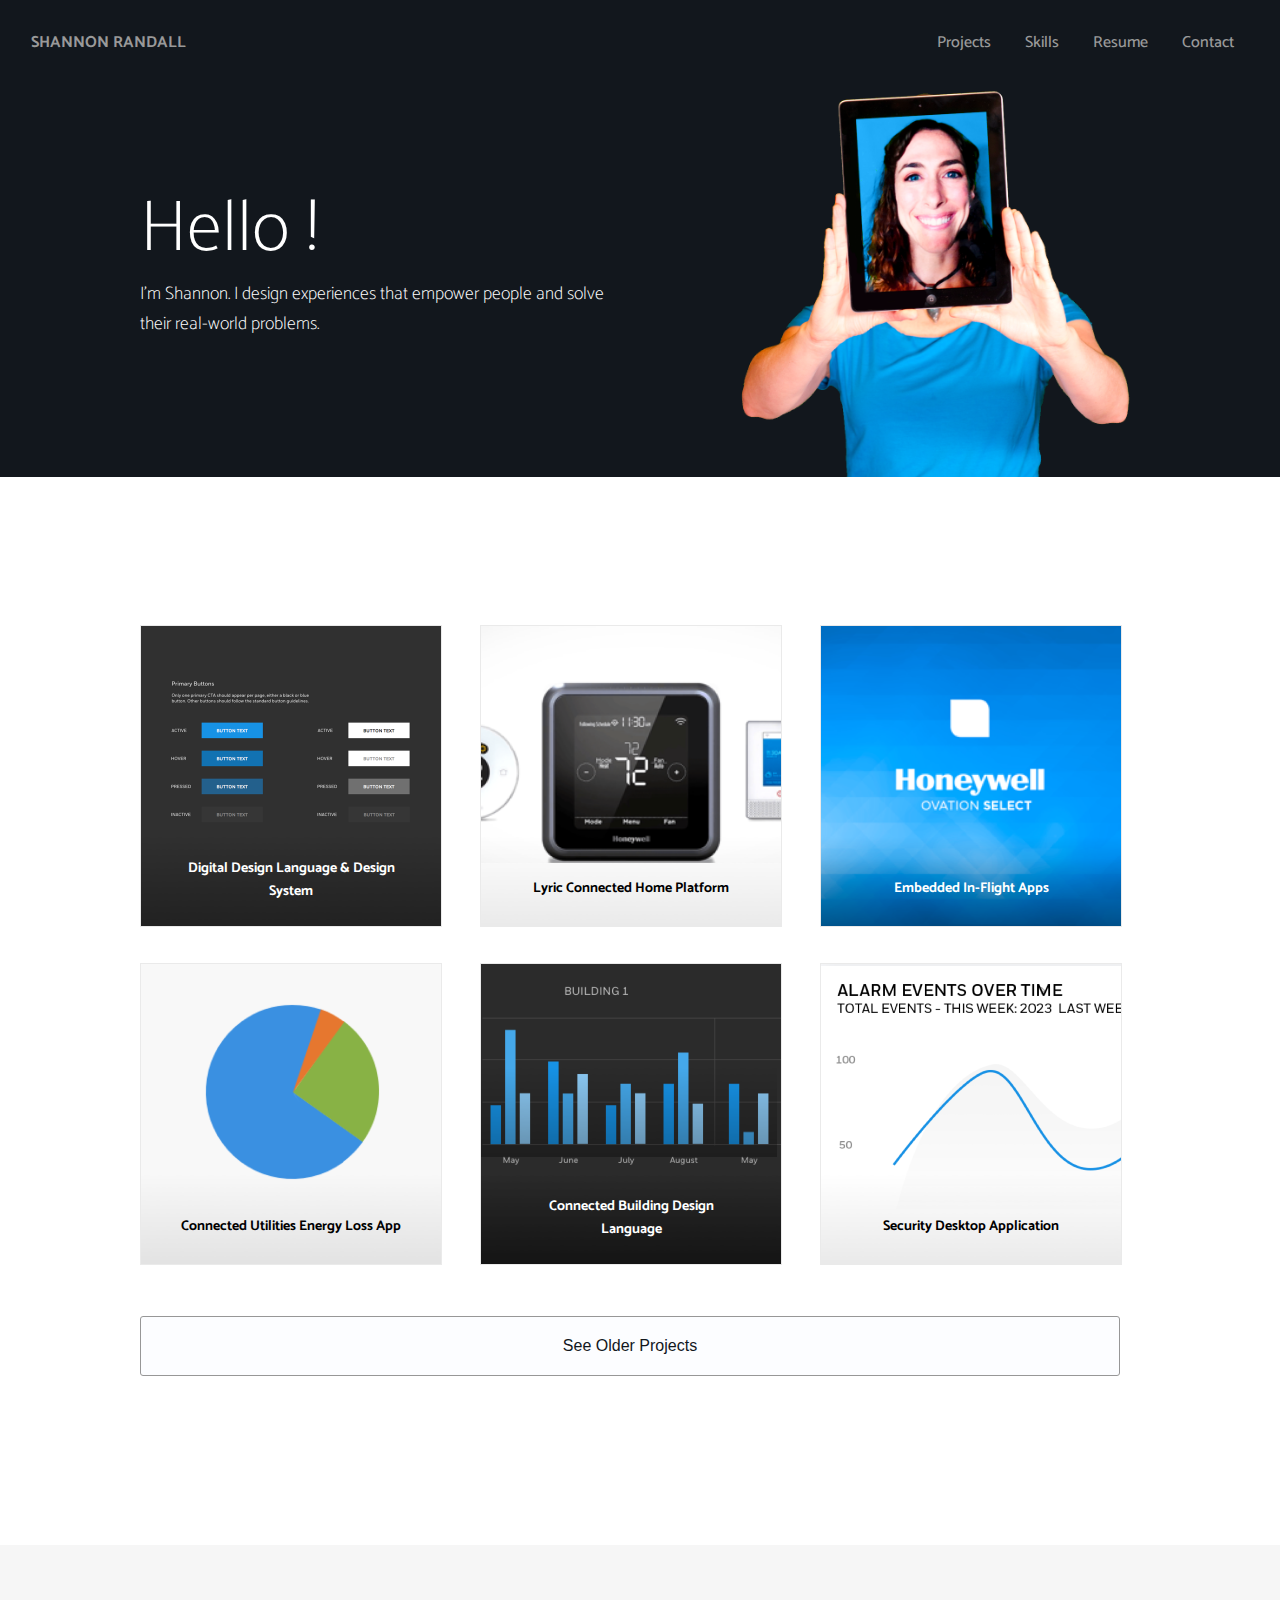
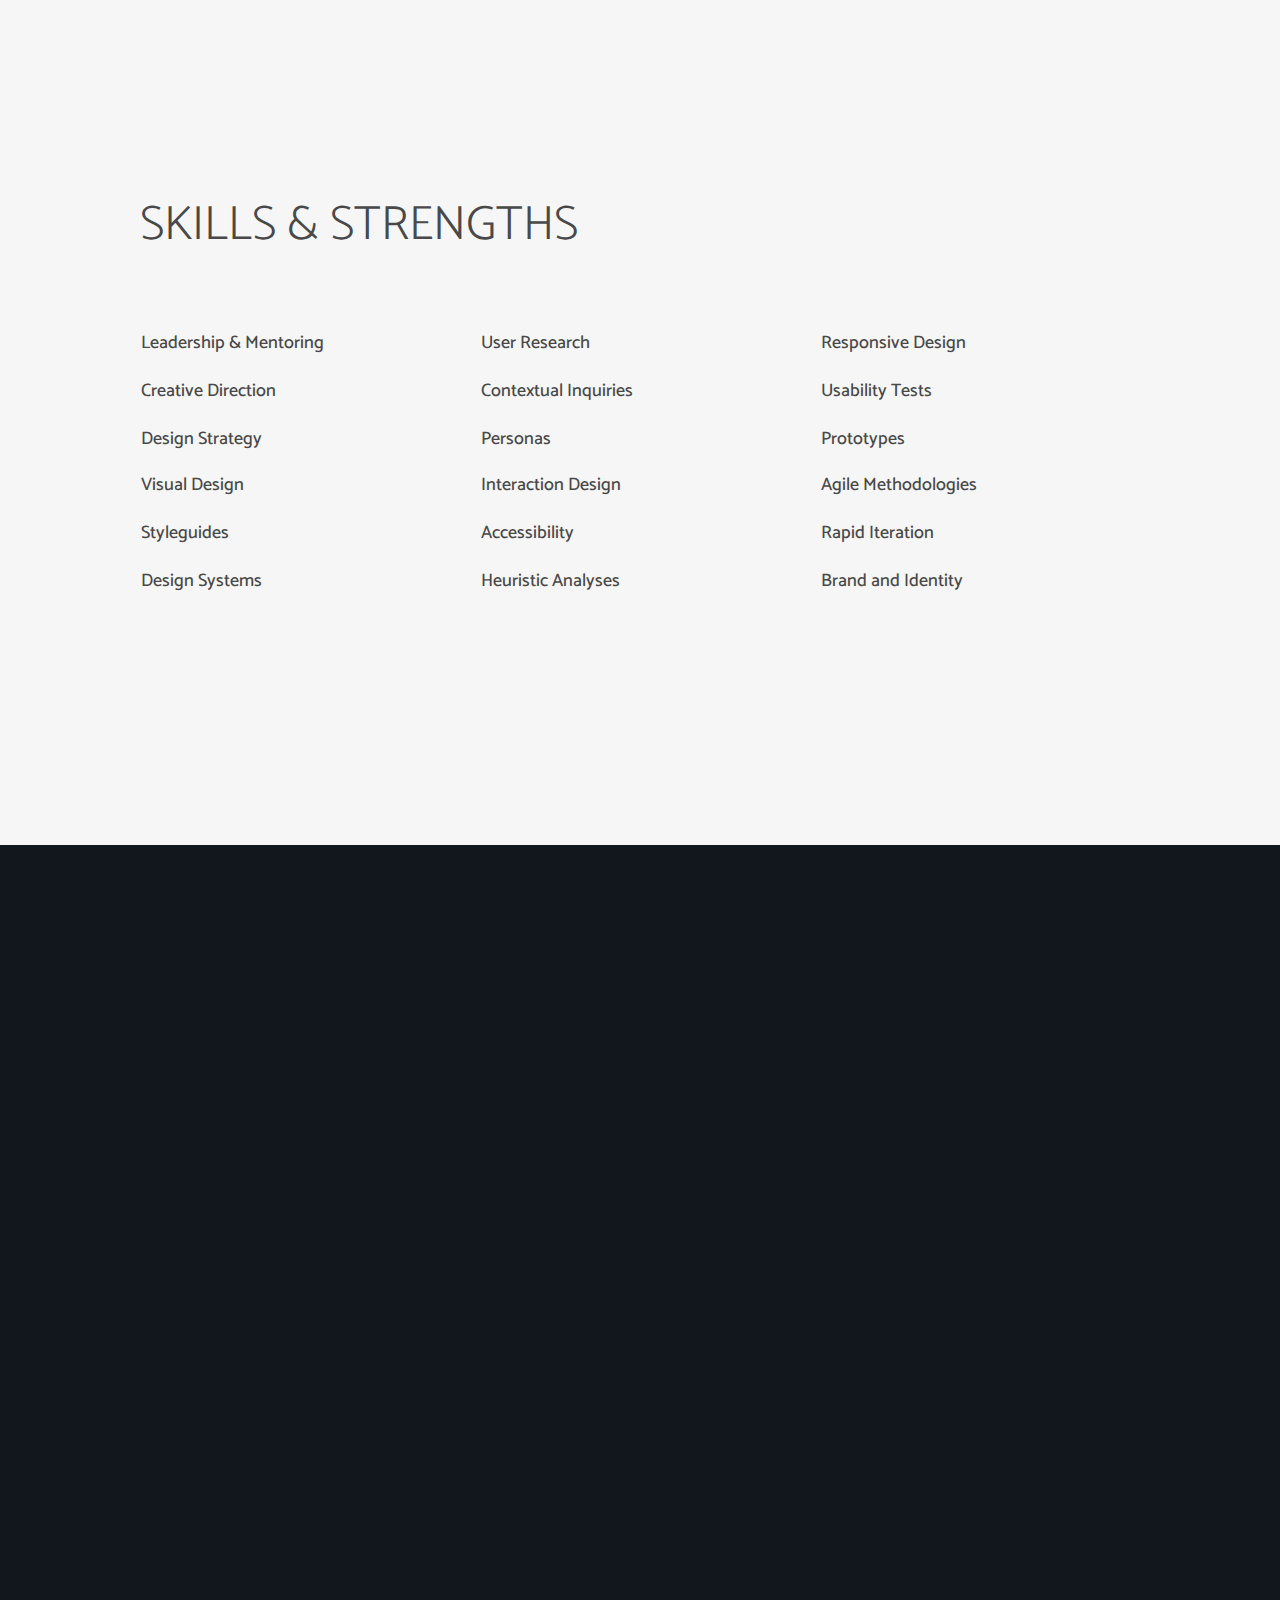
==== commit 029cca82: "Updated progressive disclosure, shortened loop between projects by removing oldies" ====
--- a/index.html
+++ b/index.html
@@ -130,9 +130,9 @@
                     </p>
                 </a>
             </div>
-            <div></div>
-            <div class="button-wrapper" id="oldButton">
-                <button onclick="showOlder()">
+            <!-- <div></div> -->
+            <div class="button-wrapper" >
+                <button onclick="showOlder()" id="oldButton">
                     See Older Projects
                 </button>
             </div>
--- a/style.css
+++ b/style.css
@@ -391,7 +391,7 @@
   transition: all 1s linear;
 }
 #projects .button-wrapper {
-  width: 30.2rem;
+  width: 100rem;
   margin: auto;
   display: flex;
 }
@@ -400,15 +400,15 @@
   color: #12171d;
   border: solid 1px #979797;
   height: 6rem;
-  width: 25.9rem;
+  width: 98%;
   font-size: 1.6rem;
   border-radius: 0.3rem;
-  margin: auto;
   margin-top: 1.5rem;
 }
 #projects button:hover {
-  background-color: #FCFDFF;
-  color: #12171d;
+  background-color: #12171d;
+  color: #FCFDFF;
+  cursor: pointer;
 }
 
 /* SKILLS */
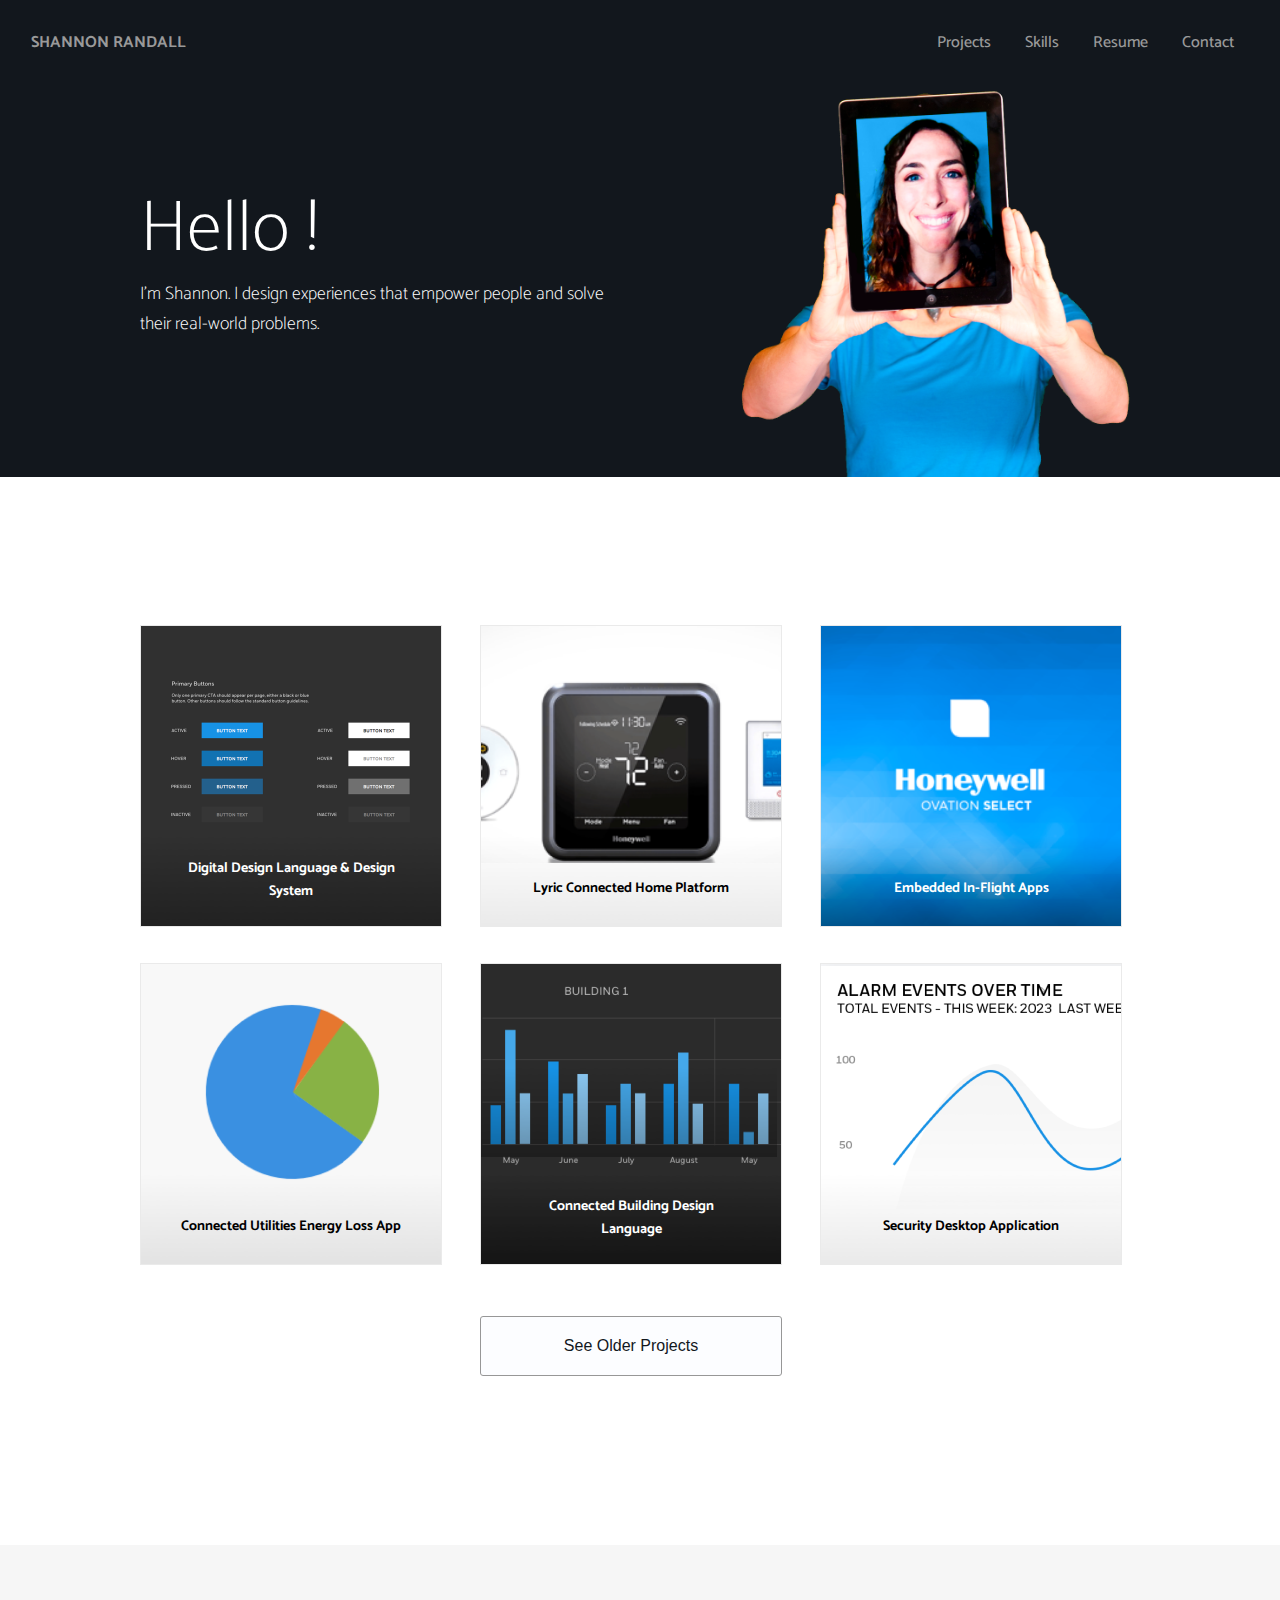
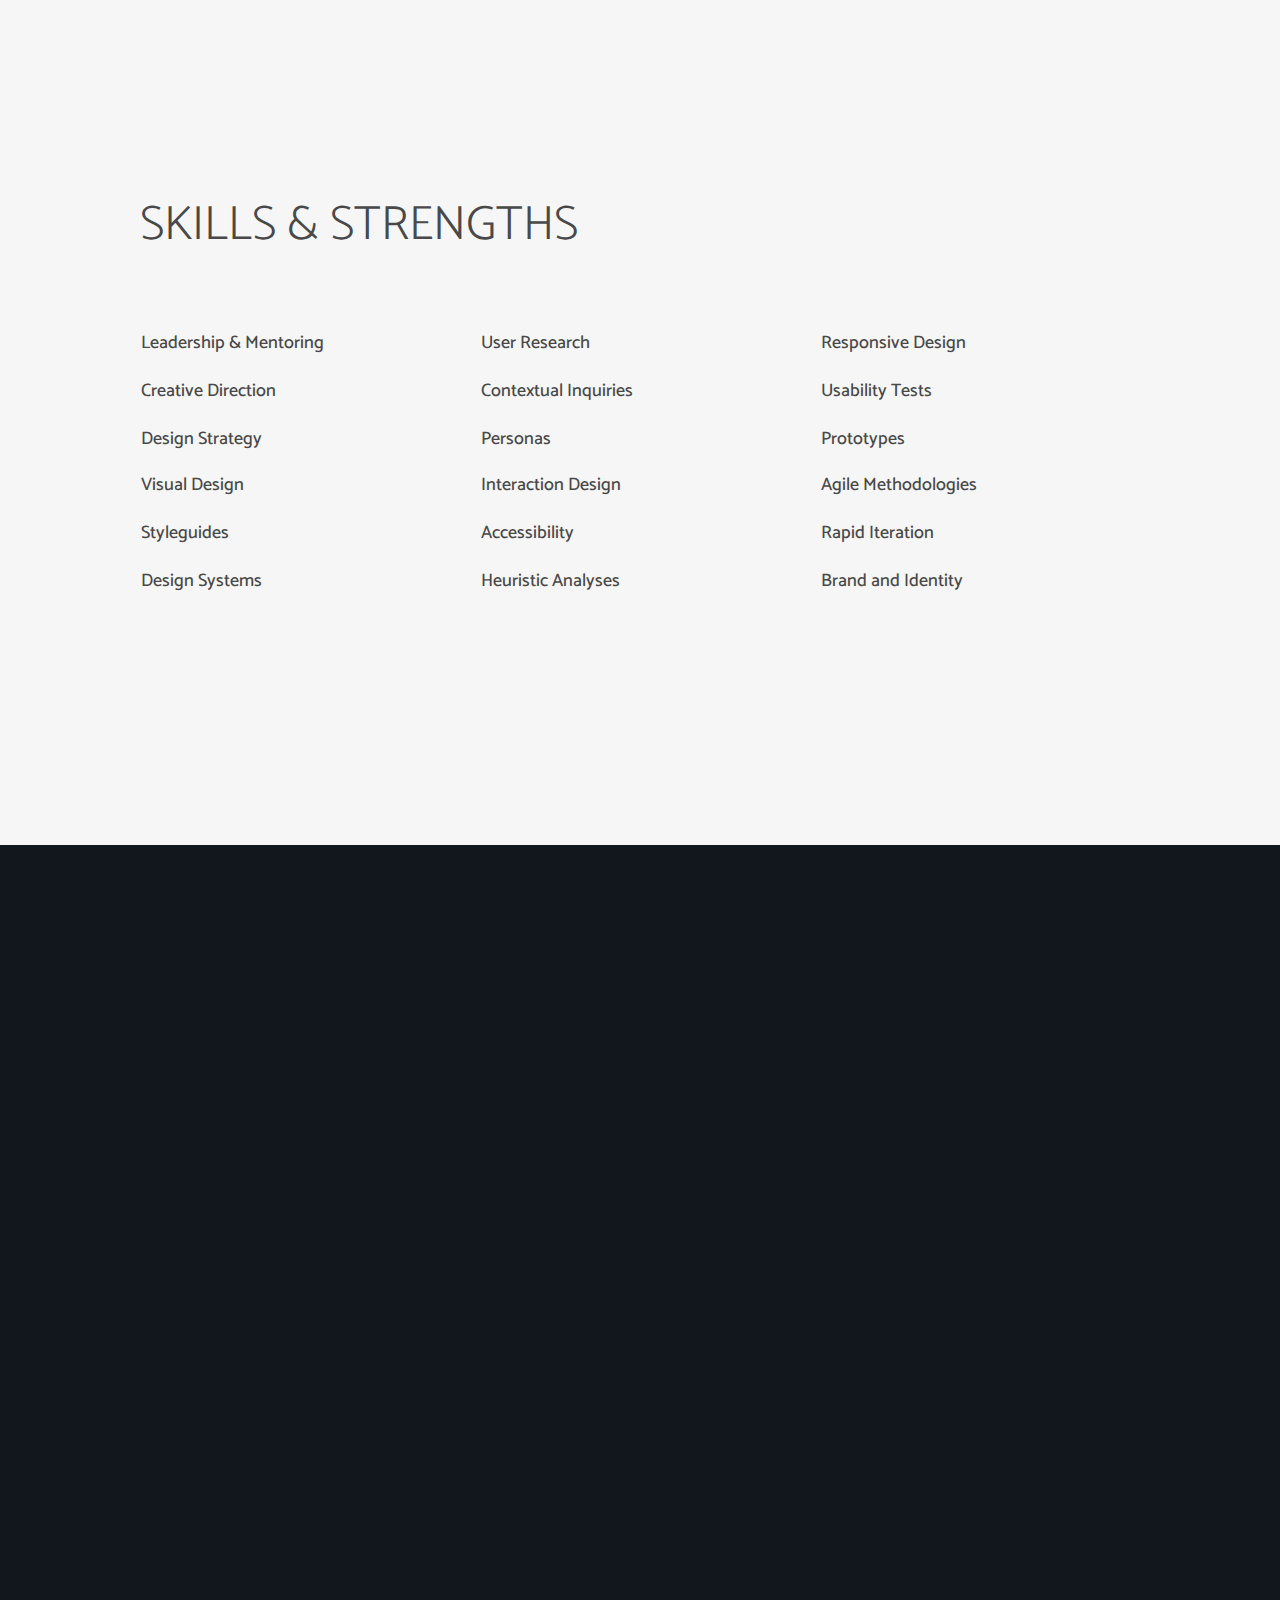
==== commit 99ee0894: "correction" ====
--- a/index.html
+++ b/index.html
@@ -114,7 +114,7 @@
                     </p>
                 </a>
             </div>
-            <div class="tile older" id="hidden-tile">
+            <div class="tile older hidden-tile" id="hidden-tile">
                 <a href="projects/financial.html">
                     <img alt="Financial app thumbnail" src="images/Financial-tile.png" srcset="images/retina/Financial-tile.png 2000w" class="point">
                     <p class="black">
@@ -130,7 +130,7 @@
                     </p>
                 </a>
             </div>
-            <!-- <div></div> -->
+            <div></div>
             <div class="button-wrapper" >
                 <button onclick="showOlder()" id="oldButton">
                     See Older Projects
--- a/style.css
+++ b/style.css
@@ -371,7 +371,7 @@
     width: 64.2rem;
     grid-template-columns: 30.2rem 30.2rem;
   }
-  #projects #hidden-tile {
+  #projects .hidden-tile {
     display: none;
   }
 }
@@ -379,28 +379,34 @@
   #projects .grid-parent {
     width: 30.2rem;
     grid-template-columns: 30.2rem;
-    padding-bottom: 9rem;
-  }
-  #projects #hidden-tile {
+    padding-bottom: 0rem;
+  }
+  #projects .hidden-tile {
     display: block;
   }
 }
 #projects .older {
   display: none;
   opacity: 0;
+  height: 0;
   transition: all 1s linear;
 }
 #projects .button-wrapper {
-  width: 100rem;
+  width: 30.2rem;
   margin: auto;
   display: flex;
 }
+@media only screen and (max-width: 700px) {
+  #projects .button-wrapper {
+    margin-top: -5rem;
+  }
+}
 #projects button {
+  width: 30.2rem;
   background-color: #FCFDFF;
   color: #12171d;
   border: solid 1px #979797;
   height: 6rem;
-  width: 98%;
   font-size: 1.6rem;
   border-radius: 0.3rem;
   margin-top: 1.5rem;
@@ -408,7 +414,6 @@
 #projects button:hover {
   background-color: #12171d;
   color: #FCFDFF;
-  cursor: pointer;
 }
 
 /* SKILLS */
